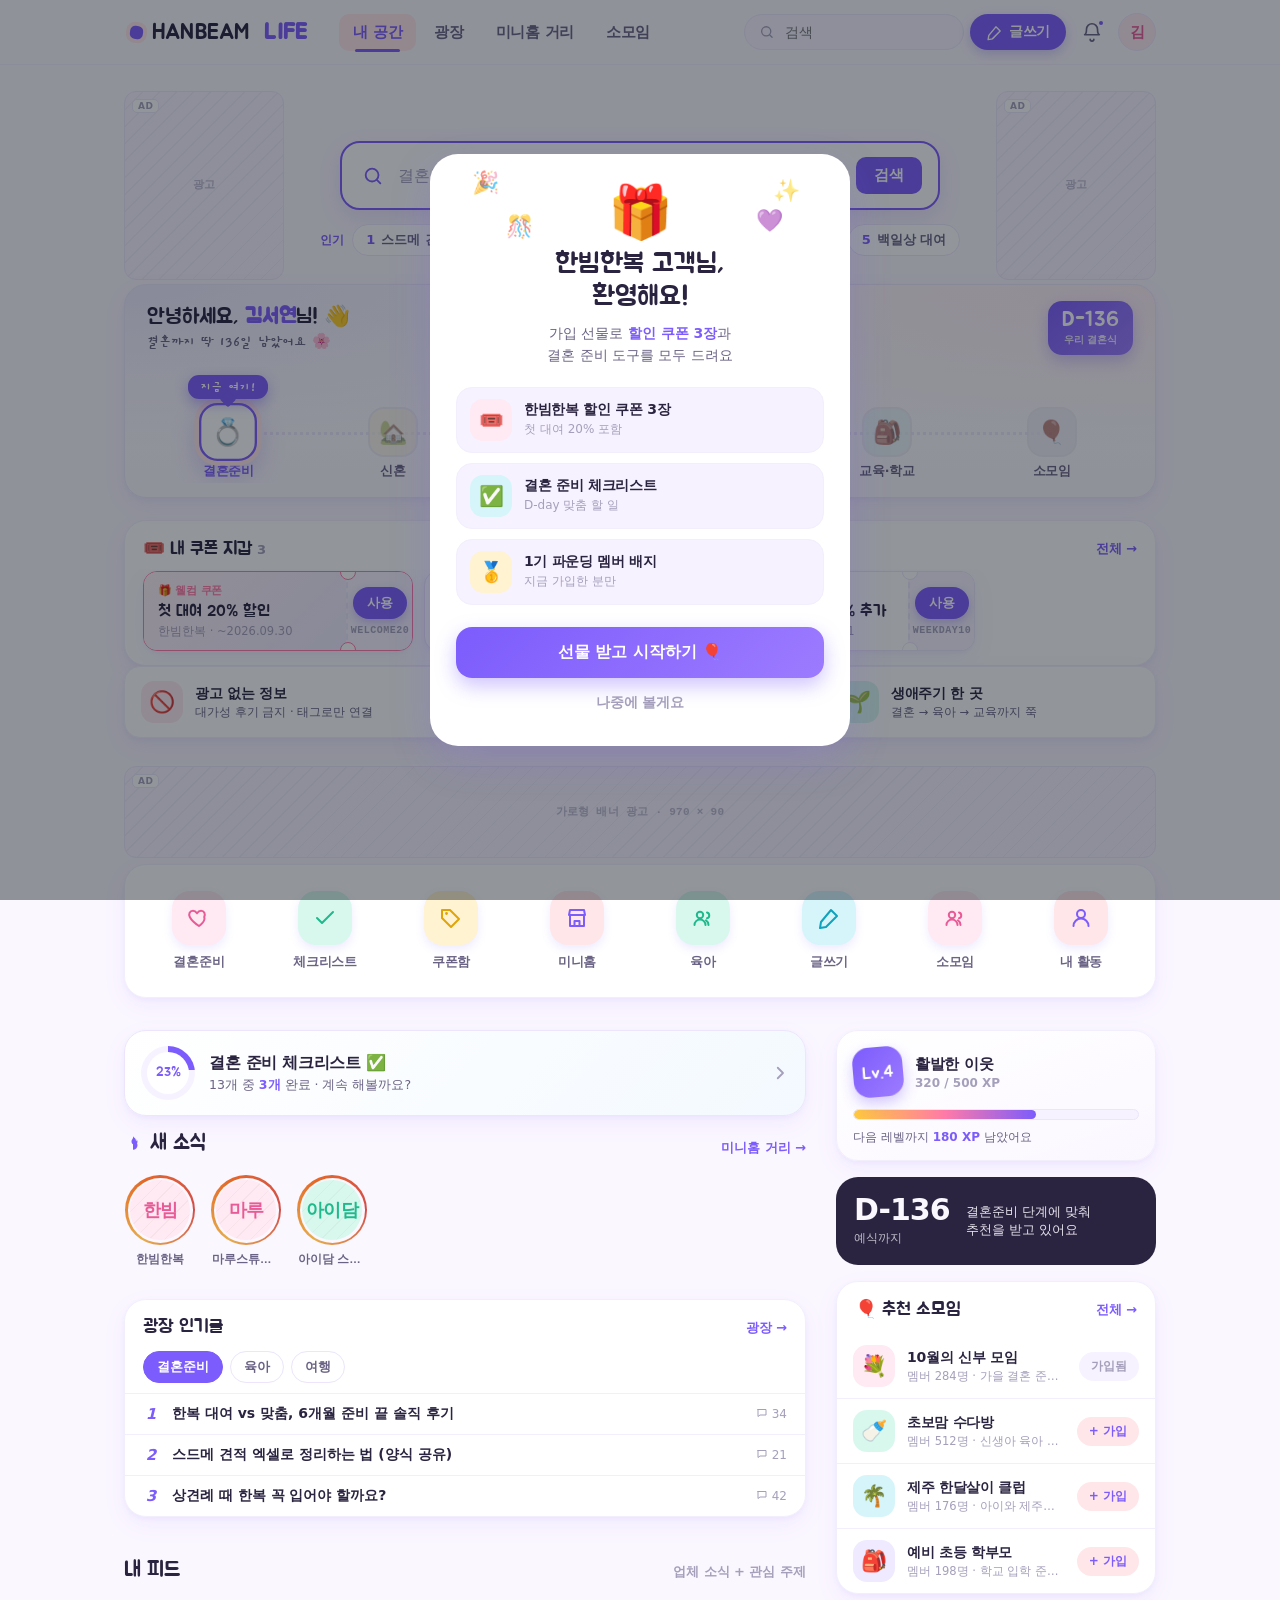
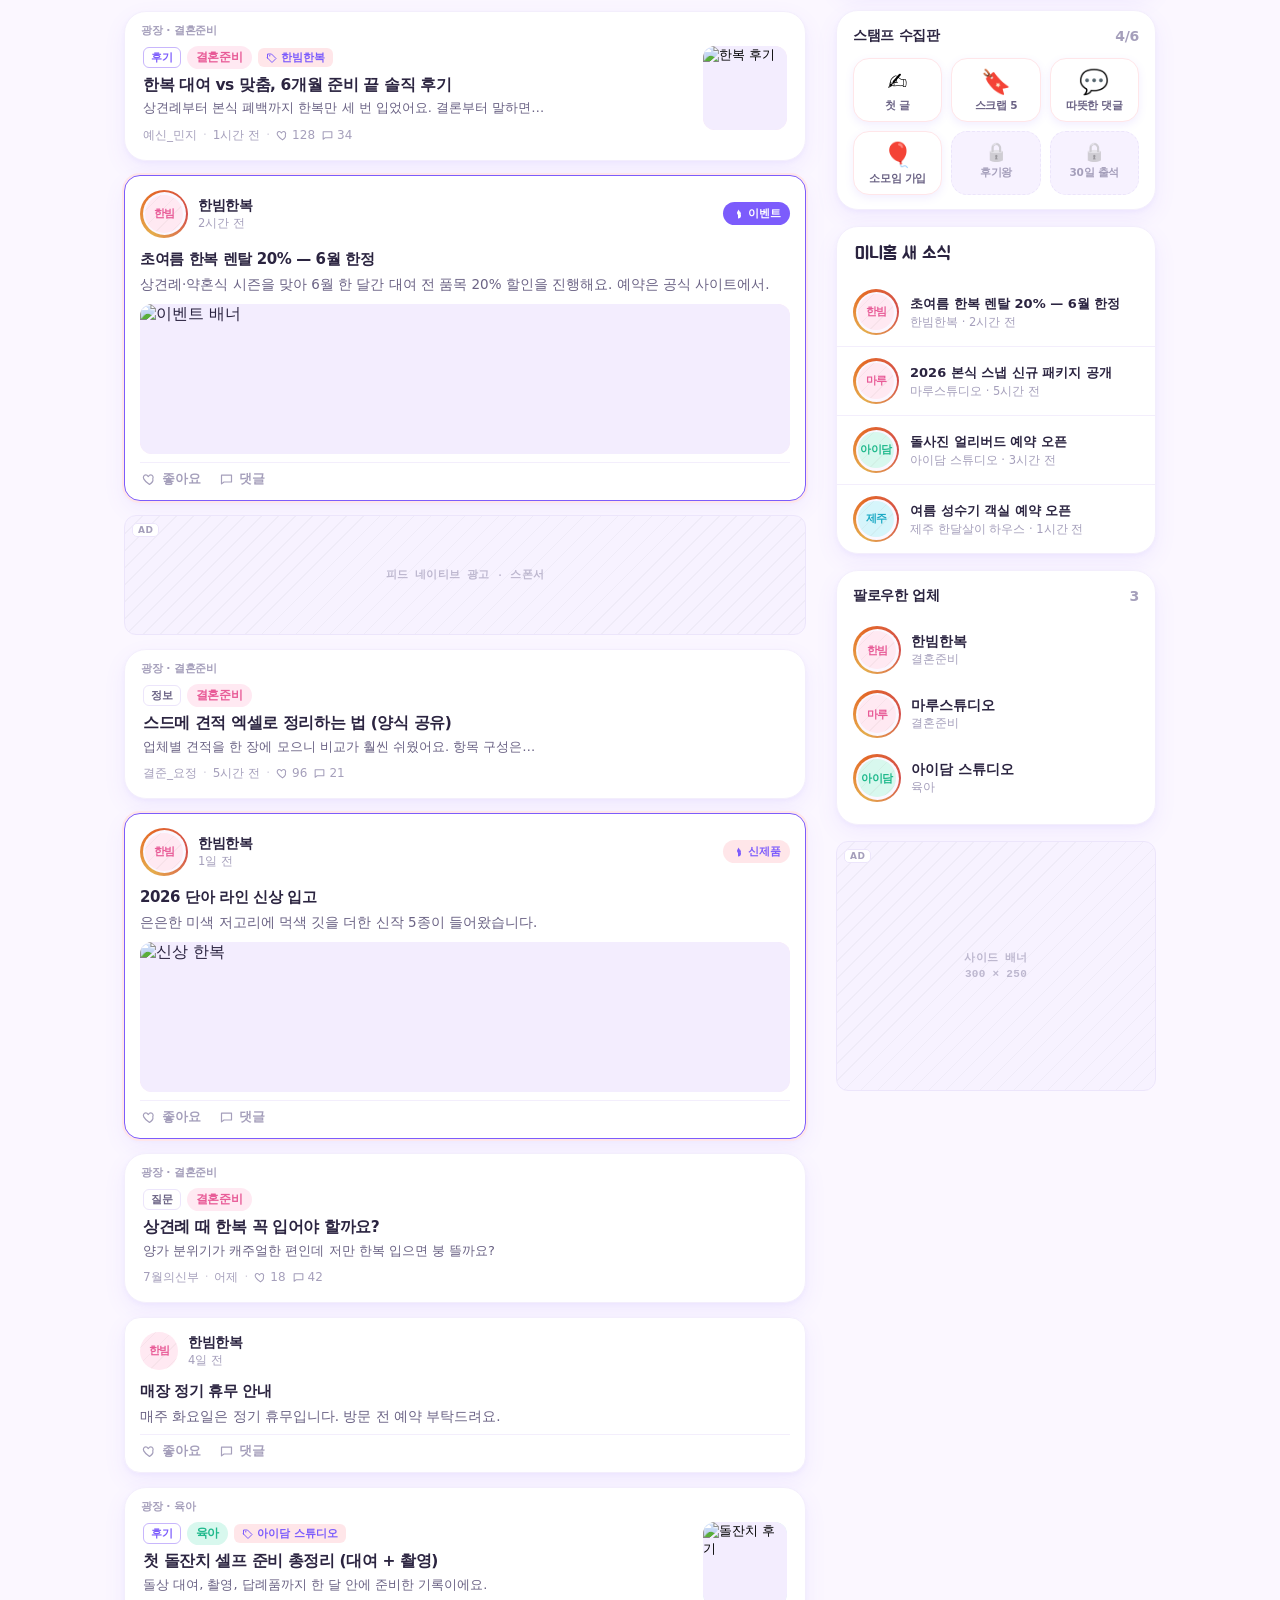
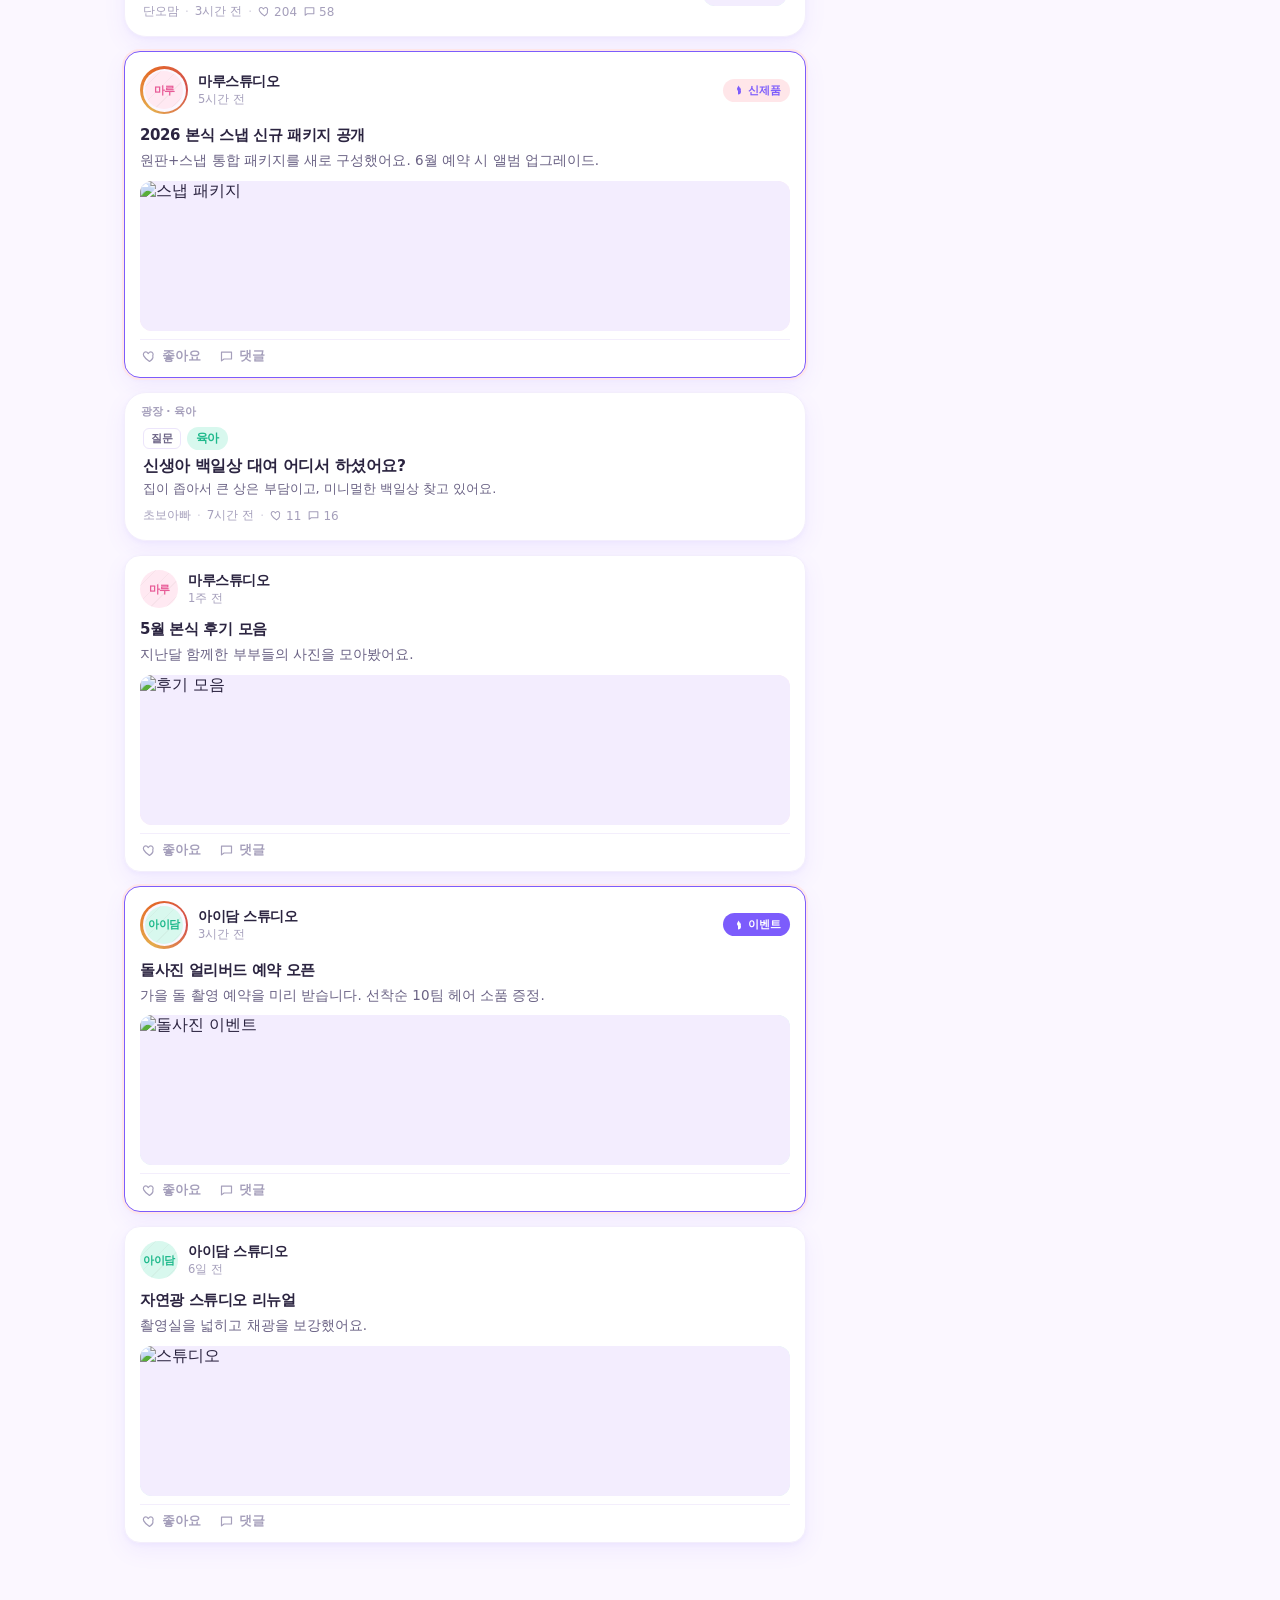
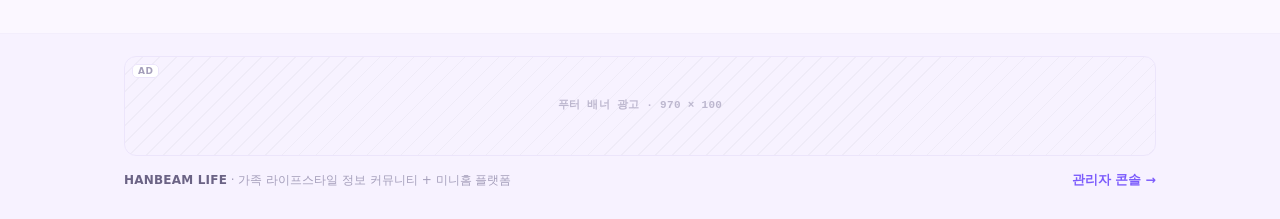
==== index.html @ f686ee36 "Add files via upload" ====
<!DOCTYPE html>
<html lang="ko">
<head>
<meta charset="UTF-8" />
<meta name="viewport" content="width=device-width, initial-scale=1.0" />
<title>HANBEAM LIFE</title>
<link rel="preconnect" href="https://fastly.jsdelivr.net" crossorigin />
<link href="https://fastly.jsdelivr.net/gh/orioncactus/pretendard@v1.3.9/dist/web/variable/pretendardvariable.min.css" rel="stylesheet" />
<link rel="preconnect" href="https://fonts.googleapis.com" />
<link rel="preconnect" href="https://fonts.gstatic.com" crossorigin />
<link href="https://fonts.googleapis.com/css2?family=Jua&family=Gaegu:wght@400;700&display=swap" rel="stylesheet" />
<link rel="stylesheet" href="app/styles.css" />
</head>
<body>
  <div id="root"></div>

  <template id="__bundler_thumbnail">
    <svg viewBox="0 0 100 100" xmlns="http://www.w3.org/2000/svg">
      <rect width="100" height="100" rx="22" fill="#7C5CFC"/>
      <circle cx="50" cy="40" r="14" fill="#FFC93C"/>
      <rect x="30" y="62" width="40" height="9" rx="4.5" fill="#FF7AA8"/>
    </svg>
  </template>

  <!-- React (로컬 호스팅 · CDN 의존성 없음) -->
  <script src="vendor/react.production.min.js"></script>
  <script src="vendor/react-dom.production.min.js"></script>

  <!-- 빌드 산출물(.js). 소스는 동명의 .jsx이며, 수정 후 재컴파일됩니다. Babel 런타임 불필요. -->
  <script src="tweaks-panel.js"></script>
  <script src="app/data.js"></script>
  <script src="app/ui.js"></script>
  <script src="app/cards.js"></script>
  <script src="app/screen-extras.js?v=2"></script>
  <script src="app/screen-plaza.js"></script>
  <script src="app/screen-street.js"></script>
  <script src="app/screen-home.js"></script>
  <script src="app/screen-groups.js"></script>
  <script src="app/app.js"></script>
</body>
</html>
---- app/styles.css ----
/* ── 한빔커뮤니티 · 놀이터 design tokens ─────────────────────── */
:root{
  /* warm playful paper */
  --paper:      #fbf7ff;
  --paper-2:    #f3edfe;
  --surface:    #ffffff;
  --surface-2:  #f7f2ff;
  --ink:        #2b2440;
  --ink-soft:   #6b6385;
  --ink-faint:  #a59fbb;
  --line:       #ece5fb;
  --line-soft:  #f3eefc;

  /* playground palette — grape primary, sky, sun */
  --grape:      #7C5CFC;
  --grape-d:    #6a47f0;
  --sky:        #36CFE8;
  --sun:        #FFC93C;
  --rose:       #FF7AA8;
  --mint:       #2ED3A7;

  /* accent (default = grape) — swapped by Tweaks. legacy var names kept */
  --persimmon:   #7C5CFC;
  --persimmon-d: #6a47f0;
  --persimmon-tint: #efeaff;
  --gold:        #FFC93C;

  /* topic hues — vibrant & playful */
  --t-wed:    #e85b97;   /* 결혼준비 = 핑크 */
  --t-par:    #1fb98c;   /* 육아 = 민트 */
  --t-trv:    #1ba9c4;   /* 여행 = 시안 */
  --t-wed-bg: #ffe9f2;
  --t-par-bg: #d8f8ee;
  --t-trv-bg: #d6f5fb;

  --r-card: 22px;
  --r-pill: 999px;
  --shadow-card: 0 2px 4px rgba(124,92,252,0.05), 0 8px 22px rgba(124,92,252,0.08);
  --shadow-pop:  0 14px 40px rgba(124,92,252,0.22);
  --maxw: 1080px;
  --font: "Pretendard Variable", Pretendard, -apple-system, system-ui, sans-serif;
  --font-display: "Jua", var(--font);
  --font-hand: "Gaegu", var(--font);
  --bounce: cubic-bezier(.34,1.56,.64,1);
}

*{ box-sizing:border-box; -webkit-tap-highlight-color:transparent; }
html,body{ margin:0; }
body{
  font-family:var(--font);
  background:var(--paper);
  color:var(--ink);
  -webkit-font-smoothing:antialiased;
}

/* ── playful motion helpers ──────────────────────────────────── */
.pop{ transition:transform .22s var(--bounce), box-shadow .22s ease; }
.pop:hover{ transform:translateY(-4px) scale(1.015); box-shadow:var(--shadow-pop); }
.pop:active{ transform:translateY(-1px) scale(.985); }
@keyframes wiggle{ 0%,100%{ transform:rotate(-7deg); } 50%{ transform:rotate(7deg); } }
@keyframes bob{ 0%,100%{ transform:translateY(0); } 50%{ transform:translateY(-4px); } }
@keyframes popIn2{ 0%{ transform:scale(.4); opacity:0; } 70%{ transform:scale(1.12); } 100%{ transform:scale(1); opacity:1; } }
@keyframes confettiSpin{ 0%{ transform:rotate(0) translateY(0); } 100%{ transform:rotate(360deg) translateY(0); } }
.bob{ animation:bob 2.4s ease-in-out infinite; }
.pop-in{ animation:popIn2 .4s var(--bounce) both; }
@media (prefers-reduced-motion: reduce){
  .pop, .bob, .pop-in{ animation:none !important; transition:none !important; }
}
/* Tweaks: 즐거움 낮게 → 모션·장식 최소화 */
[data-playful="low"] .pop:hover{ transform:none; box-shadow:var(--shadow-card); }
[data-playful="low"] .bob,
[data-playful="low"] .jh-wave,
[data-playful="low"] .jh-node,
[data-playful="low"] .jh-bubble,
[data-playful="low"] .jh-confetti{ animation:none !important; }
[data-playful="low"] .jh-confetti{ display:none; }
[data-playful="low"] .jh-stage.now .jh-node{ transform:scale(1.08); }

/* ── website shell ────────────────────────────────────────── */
.site{ min-height:100vh; background:var(--paper); display:flex; flex-direction:column; }

.screen-enter{ animation:screenIn .3s cubic-bezier(.22,.7,.25,1) forwards; }
@keyframes screenIn{ from{ transform:translateY(8px); } to{ transform:none; } }
.push-enter{ animation:pushIn .3s cubic-bezier(.22,.7,.25,1) forwards; }
@keyframes pushIn{ from{ transform:translateY(10px); } to{ transform:none; } }

/* header */
.site-header{ position:sticky; top:0; z-index:40;
  background:color-mix(in oklch, var(--paper) 88%, transparent);
  backdrop-filter:blur(16px) saturate(160%); -webkit-backdrop-filter:blur(16px) saturate(160%);
  border-bottom:1px solid var(--line-soft); }
.site-header-in{ max-width:var(--maxw); margin:0 auto; height:64px; padding:0 24px;
  display:flex; align-items:center; gap:26px; }
.brand-mark{ font-weight:400; font-size:22px; letter-spacing:0; color:var(--ink);
  display:flex; align-items:center; gap:9px; cursor:pointer; background:none; border:none;
  font-family:var(--font-display); flex-shrink:0; }
.brand-dot{ width:13px; height:13px; border-radius:5px; background:var(--grape);
  box-shadow:0 0 0 4px var(--persimmon-tint); transform:rotate(8deg); transition:transform .25s var(--bounce); }
.brand-mark:hover .brand-dot{ transform:rotate(-12deg) scale(1.15); }
.nav{ display:flex; align-items:center; gap:4px; }
.nav-link{ border:none; background:none; cursor:pointer; font-family:var(--font);
  font-size:15px; font-weight:700; letter-spacing:-0.3px; color:var(--ink-soft); white-space:nowrap;
  padding:9px 14px; border-radius:10px; position:relative; transition:color .15s, background .15s; }
.nav-link:hover{ color:var(--ink); background:var(--surface-2); }
.nav-link.active{ color:var(--grape); background:var(--persimmon-tint); }
.nav-link.active::after{ content:""; position:absolute; left:16px; right:16px; bottom:-1px;
  height:3px; border-radius:3px; background:var(--grape); }
.header-spacer{ flex:1; }
.header-actions{ display:flex; align-items:center; gap:6px; }
.header-search{ display:flex; align-items:center; gap:8px; background:var(--surface-2);
  border:1px solid var(--line); border-radius:var(--r-pill); padding:8px 14px; width:220px;
  color:var(--ink-faint); }
.header-search input{ border:none; background:none; outline:none; font-family:var(--font);
  font-size:14px; color:var(--ink); width:100%; }
.avatar-btn{ width:38px; height:38px; border-radius:50%; border:1px solid var(--line);
  cursor:pointer; overflow:hidden; padding:0; background:var(--t-wed-bg);
  display:flex; align-items:center; justify-content:center; font-weight:800; font-size:15px;
  color:var(--t-wed); font-family:var(--font); }

.icon-btn{ width:40px; height:40px; border-radius:var(--r-pill); border:none;
  background:transparent; color:var(--ink-soft); position:relative;
  display:flex; align-items:center; justify-content:center; cursor:pointer; transition:background .15s; }
.icon-btn:hover{ background:var(--surface-2); color:var(--ink); }
.icon-btn .dot{ position:absolute; top:7px; right:7px; width:8px; height:8px;
  border-radius:50%; background:var(--persimmon); border:2px solid var(--paper); }

/* body + containers */
.site-body{ flex:1; width:100%; }
.wrap{ max-width:var(--maxw); margin:0 auto; padding:0 24px; }
.wrap-narrow{ max-width:760px; margin:0 auto; padding:0 24px; }
.page-pad{ padding-top:26px; padding-bottom:80px; }

/* two-column (main + sidebar) */
.cols{ display:grid; grid-template-columns:minmax(0,1fr) 320px; gap:30px;
  align-items:start; }
.cols > *{ min-width:0; }
.col-side{ position:sticky; top:88px; display:flex; flex-direction:column; gap:16px; }

/* back bar */
.page-back{ display:flex; align-items:center; gap:8px; padding:18px 0 6px; }
.back-link{ display:inline-flex; align-items:center; gap:5px; border:none; background:none;
  cursor:pointer; font-family:var(--font); font-size:14px; font-weight:700; color:var(--ink-soft);
  padding:6px 0; white-space:nowrap; }
.back-link:hover{ color:var(--persimmon); }

/* mobile bottom tab (shown < 760) */
.tabbar{ display:none; }

/* topic tabs (segmented) */
.topictabs{ display:flex; gap:8px; padding:2px 0; flex-wrap:wrap; }
.topictab{ border:none; cursor:pointer; padding:9px 16px; border-radius:var(--r-pill);
  font-size:14px; font-weight:700; letter-spacing:-0.3px; font-family:var(--font); white-space:nowrap;
  background:var(--surface); color:var(--ink-soft); border:1px solid var(--line); transition:all .16s; }
.topictab:hover{ border-color:var(--ink-faint); }
.topictab.active{ background:var(--grape); color:#fff; border-color:var(--grape);
  box-shadow:0 4px 12px rgba(124,92,252,0.3); transform:translateY(-1px); }

/* ── generic ──────────────────────────────────────────────── */
.muted{ color:var(--ink-soft); }
.faint{ color:var(--ink-faint); }
.sec-head{ display:flex; align-items:baseline; justify-content:space-between;
  padding:18px 18px 10px; }
.sec-title{ font-size:18px; font-weight:400; letter-spacing:0; font-family:var(--font-display); white-space:nowrap; }
.sec-more{ font-size:13px; font-weight:600; color:var(--persimmon); cursor:pointer; }

.divider{ height:8px; background:var(--paper-2); }

/* topic chip */
.tchip{ display:inline-flex; align-items:center; gap:5px; font-size:12px; font-weight:700;
  padding:3px 9px; border-radius:var(--r-pill); letter-spacing:-0.2px; white-space:nowrap; }
.tchip.wed{ background:var(--t-wed-bg); color:var(--t-wed); }
.tchip.par{ background:var(--t-par-bg); color:var(--t-par); }
.tchip.trv{ background:var(--t-trv-bg); color:var(--t-trv); }

/* type tag (후기/질문/정보) */
.ttag{ font-size:11px; font-weight:700; padding:2px 7px; border-radius:6px;
  letter-spacing:-0.2px; border:1px solid var(--line); color:var(--ink-soft);
  background:var(--surface); white-space:nowrap; }
.ttag.review{ color:var(--persimmon); border-color:color-mix(in oklch,var(--persimmon) 35%,var(--line)); }

/* placeholder image */
.ph{ position:relative; overflow:hidden; background:var(--paper-2);
  display:flex; align-items:center; justify-content:center; }
.ph::before{ content:""; position:absolute; inset:0;
  background-image:repeating-linear-gradient(135deg,
    oklch(0.5 0.03 60 / 0.05) 0 1px, transparent 1px 11px);
}
.ph.wed{ background:var(--t-wed-bg); }
.ph.par{ background:var(--t-par-bg); }
.ph.trv{ background:var(--t-trv-bg); }
.ph-label{ position:relative; z-index:1; font-family:"SF Mono",ui-monospace,Menlo,monospace;
  font-size:10px; letter-spacing:.3px; color:oklch(0.5 0.02 60 / 0.7);
  text-transform:uppercase; padding:3px 7px; }
.ph-img{ position:absolute; inset:0; width:100%; height:100%; object-fit:cover;
  display:block; z-index:0; background:var(--paper-2); }

/* signal ring (불 켜짐) */
.ring{ position:relative; border-radius:50%; padding:2.5px; }
.ring.on{ background:conic-gradient(from 210deg,
    oklch(0.78 0.13 78), oklch(0.66 0.17 45), oklch(0.6 0.17 25), oklch(0.78 0.13 78)); }
.ring.off{ background:var(--line); }
.ring .ring-inner{ background:var(--paper); border-radius:50%; padding:2.5px; }

/* button */
.btn{ border:none; cursor:pointer; font-family:var(--font); font-weight:800;
  letter-spacing:-0.3px; border-radius:var(--r-pill); transition:transform .18s var(--bounce), background .15s, box-shadow .18s;
  display:inline-flex; align-items:center; justify-content:center; gap:6px; white-space:nowrap; }
.btn-primary{ background:var(--grape); color:#fff; box-shadow:0 5px 14px rgba(124,92,252,0.32); }
.btn-primary:hover{ transform:translateY(-2px); box-shadow:0 9px 22px rgba(124,92,252,0.4); }
.btn-primary:active{ background:var(--persimmon-d); transform:translateY(0) scale(.96); }
.btn-ghost:hover{ transform:translateY(-2px); }
.btn-ghost:active{ transform:scale(.96); }
.btn-ghost{ background:var(--surface); color:var(--ink); border:1px solid var(--line); }
.btn-ghost.following{ color:var(--ink-soft); background:var(--paper-2); }

/* card */
.card{ background:var(--surface); border:1px solid var(--line-soft);
  border-radius:var(--r-card); box-shadow:var(--shadow-card); }
.card.feed-post{ transition:transform .22s var(--bounce), box-shadow .22s ease; }
.card.feed-post:hover{ transform:translateY(-3px); box-shadow:var(--shadow-pop); }

/* NEW badge */
.badge-new{ font-size:10px; font-weight:800; color:#fff; background:var(--persimmon);
  padding:2px 6px; border-radius:6px; letter-spacing:0.2px; }

/* comment input */
.cmt-bar{ display:flex; gap:8px; align-items:center; padding:10px 16px 26px;
  border-top:1px solid var(--line-soft); background:var(--surface); }
.cmt-input{ flex:1; border:1px solid var(--line); background:var(--paper);
  border-radius:var(--r-pill); padding:10px 16px; font-family:var(--font);
  font-size:14px; color:var(--ink); outline:none; }

/* toast */
.toast{ position:fixed; left:50%; bottom:34px; transform:translateX(-50%) translateY(10px);
  background:var(--ink); color:var(--paper); font-size:13.5px; font-weight:600;
  padding:12px 20px; border-radius:var(--r-pill); box-shadow:var(--shadow-pop);
  opacity:0; pointer-events:none; transition:all .25s; z-index:80; white-space:nowrap; }
.toast.show{ opacity:1; transform:translateX(-50%) translateY(0); }

.fade-in{ animation:softIn .3s ease; }
@keyframes fadeIn{ from{opacity:0} to{opacity:1} }
@keyframes softIn{ from{ transform:translateY(6px); } to{ transform:none; } }
.no-sb::-webkit-scrollbar{ display:none; }

/* ── post row (광장 게시판) ───────────────────────────────── */
.post-row{ display:flex; gap:13px; width:100%; text-align:left; cursor:pointer;
  background:none; border:none; padding:15px 18px; align-items:flex-start;
  border-bottom:1px solid var(--line-soft); font-family:var(--font); }
.post-row:active{ background:var(--surface-2); }
.post-row-body{ flex:1; min-width:0; }
.post-row-meta{ display:flex; align-items:center; gap:6px; margin-bottom:6px; flex-wrap:wrap; }
.meta-tag{ display:inline-flex; align-items:center; gap:3px; font-size:11px; font-weight:700;
  color:var(--persimmon); background:var(--persimmon-tint); padding:2px 8px; border-radius:6px; white-space:nowrap; }
.post-row-title{ font-size:15.5px; font-weight:700; letter-spacing:-0.4px; color:var(--ink);
  line-height:1.32; margin-bottom:4px; text-wrap:pretty; }
.post-row-ex{ font-size:13px; color:var(--ink-soft); line-height:1.4;
  display:-webkit-box; -webkit-line-clamp:1; -webkit-box-orient:vertical; overflow:hidden; }
.post-row-foot{ display:flex; align-items:center; gap:6px; margin-top:9px;
  font-size:12px; color:var(--ink-faint); font-weight:500; flex-wrap:wrap; }
.post-row-foot > span{ white-space:nowrap; }
.post-row-foot .sep{ opacity:.5; }
.post-row-foot .ico{ display:inline-flex; align-items:center; gap:3px; }

/* ── featured card (오늘의 추천) ──────────────────────────── */
.feat-card{ width:268px; flex-shrink:0; text-align:left; cursor:pointer; padding:0;
  background:var(--surface); border:1px solid var(--line-soft); border-radius:16px;
  box-shadow:var(--shadow-card); overflow:hidden; font-family:var(--font); }
.feat-card:active{ transform:scale(.985); }
.feat-pick{ position:absolute; top:10px; left:10px; z-index:2; display:inline-flex;
  align-items:center; gap:4px; font-size:11px; font-weight:800; color:#fff;
  background:color-mix(in oklch,var(--ink) 78%,transparent); backdrop-filter:blur(4px);
  padding:4px 9px; border-radius:var(--r-pill); white-space:nowrap; }
.feat-body{ padding:12px 14px 14px; }
.feat-title{ font-size:16px; font-weight:800; letter-spacing:-0.4px; line-height:1.34;
  color:var(--ink); margin:7px 0 9px; text-wrap:pretty;
  display:-webkit-box; -webkit-line-clamp:2; -webkit-box-orient:vertical; overflow:hidden; }
.feat-foot{ display:flex; align-items:center; gap:7px; font-size:12px;
  color:var(--ink-faint); font-weight:500; flex-wrap:wrap; }
.feat-foot > span{ white-space:nowrap; }
.feat-foot .ico{ display:inline-flex; align-items:center; gap:3px; }
.feat-foot .sep{ opacity:.5; }

/* ── biz card grid ───────────────────────────────────────── */
.biz-grid{ display:grid; grid-template-columns:1fr 1fr; gap:13px; padding:4px 18px 22px; }
.biz-card{ text-align:left; cursor:pointer; padding:0; background:var(--surface);
  border:1px solid var(--line-soft); border-radius:16px; box-shadow:var(--shadow-card);
  overflow:hidden; font-family:var(--font); }
.biz-card:active{ transform:scale(.985); }
.biz-new{ position:absolute; top:8px; left:8px; z-index:2; display:inline-flex;
  align-items:center; gap:3px; font-size:10px; font-weight:800; color:#fff;
  background:var(--grape); padding:3px 7px; border-radius:6px; white-space:nowrap; }
.biz-card-body{ padding:11px 12px 12px; }
.biz-card-head{ display:flex; align-items:center; gap:8px; margin-bottom:7px; }
.biz-card-name{ flex:1; min-width:0; font-size:14px; font-weight:800; letter-spacing:-0.4px; color:var(--ink);
  overflow:hidden; text-overflow:ellipsis; white-space:nowrap; }
.biz-card-intro{ font-size:12px; color:var(--ink-soft); line-height:1.4; min-height:33px;
  display:-webkit-box; -webkit-line-clamp:2; -webkit-box-orient:vertical; overflow:hidden; }
.biz-card-foot{ display:flex; align-items:center; justify-content:space-between; margin-top:9px; }
.following-pill{ display:inline-flex; align-items:center; gap:3px; font-size:11px;
  font-weight:700; color:var(--ink-soft); white-space:nowrap; }

/* ── news card (소식 피드) ────────────────────────────────── */
.news-card{ background:var(--surface); border:1px solid var(--line-soft);
  border-radius:16px; padding:14px 15px 6px; box-shadow:var(--shadow-card); }
.news-card.signal{ border-color:var(--grape);
  box-shadow:0 0 0 2px var(--persimmon-tint), var(--shadow-card); }
.news-head{ display:flex; align-items:center; justify-content:space-between; }
.news-biz{ display:flex; align-items:center; gap:10px; border:none; background:none;
  cursor:pointer; padding:0; font-family:var(--font); }
.news-biz-name{ font-size:14px; font-weight:800; letter-spacing:-0.4px; color:var(--ink); text-align:left; white-space:nowrap; }
.news-time{ font-size:11.5px; color:var(--ink-faint); margin-top:1px; text-align:left; white-space:nowrap; }
.news-flag{ display:inline-flex; align-items:center; gap:4px; font-size:11px; font-weight:800;
  padding:4px 9px; border-radius:var(--r-pill); white-space:nowrap; flex-shrink:0; }
.news-flag.newproduct{ color:var(--persimmon); background:var(--persimmon-tint); }
.news-flag.event{ color:#fff; background:var(--persimmon); }
.news-title{ font-size:15px; font-weight:800; letter-spacing:-0.4px; color:var(--ink);
  margin:11px 0 5px; line-height:1.35; text-wrap:pretty; }
.news-body{ font-size:13.5px; color:var(--ink-soft); line-height:1.5; text-wrap:pretty; }
.news-foot{ display:flex; gap:18px; margin-top:8px; padding:8px 2px 6px;
  border-top:1px solid var(--line-soft); }
.news-foot .ico{ display:inline-flex; align-items:center; gap:5px; font-size:12.5px;
  font-weight:600; color:var(--ink-faint); white-space:nowrap; }


/* ── FAB (글쓰기) ─────────────────────────────────────────── */
.fab{ position:absolute; right:18px; bottom:96px; z-index:30;
  display:flex; align-items:center; gap:7px; padding:13px 18px 13px 15px;
  border:none; cursor:pointer; border-radius:999px; font-family:var(--font);
  font-weight:800; font-size:14px; letter-spacing:-0.3px; color:#fff;
  background:var(--persimmon); box-shadow:0 6px 20px oklch(0.58 0.15 42 / 0.4); }
.fab:active{ transform:scale(.96); }

/* ── overlay (full-screen push) ──────────────────────────── */
.overlay-screen{ position:absolute; inset:0; z-index:40; background:var(--paper);
  display:flex; flex-direction:column; }
.ov-topbar{ flex-shrink:0; display:flex; align-items:center; justify-content:space-between;
  padding:54px 12px 8px; background:color-mix(in oklch,var(--paper) 88%,transparent);
  backdrop-filter:blur(14px); -webkit-backdrop-filter:blur(14px); position:relative; z-index:5;
  border-bottom:1px solid var(--line-soft); }
.ov-topbar.floating{ position:absolute; top:0; left:0; right:0; border-bottom:none;
  background:transparent; backdrop-filter:none; -webkit-backdrop-filter:none; z-index:10; }
.ov-title{ font-size:16px; font-weight:800; letter-spacing:-0.4px; }
.ov-scroll{ flex:1; }
.icon-btn.glass{ background:color-mix(in oklch,#fff 55%,transparent);
  backdrop-filter:blur(10px); -webkit-backdrop-filter:blur(10px);
  box-shadow:0 1px 6px oklch(0.4 0.03 60 / 0.14); color:var(--ink); }

/* ── 글 상세 ─────────────────────────────────────────────── */
.detail-title{ font-size:23px; font-weight:800; letter-spacing:-0.7px; line-height:1.32;
  margin:0 0 14px; text-wrap:pretty; color:var(--ink); }
.detail-author{ display:flex; align-items:center; gap:10px; margin-bottom:18px; }
.detail-body{ font-size:15.5px; line-height:1.72; color:var(--ink); white-space:pre-wrap;
  text-wrap:pretty; }
.inline-tag{ border:none; background:var(--persimmon-tint); color:var(--grape);
  font-family:var(--font); font-weight:700; font-size:14.5px; padding:1px 7px; border-radius:6px;
  cursor:pointer; white-space:nowrap; }

/* 태그 다리 */
.tagbridge{ margin:22px 0 6px; padding:15px; background:var(--surface-2);
  border:1px solid var(--line); border-radius:16px; }
.tagbridge-head{ display:flex; align-items:center; gap:6px; font-size:12.5px; font-weight:800;
  color:var(--ink-soft); margin-bottom:11px; }
.tagbridge-card{ display:flex; align-items:center; gap:12px; width:100%; cursor:pointer;
  background:var(--surface); border:1px solid var(--line); border-radius:13px; padding:11px 13px;
  font-family:var(--font); }
.tagbridge-card:active{ background:var(--paper-2); }
.tb-name{ font-size:15px; font-weight:800; letter-spacing:-0.4px; color:var(--ink); }
.tb-intro{ font-size:12.5px; color:var(--ink-soft); margin-top:2px;
  overflow:hidden; text-overflow:ellipsis; white-space:nowrap; }
.tb-go{ display:flex; align-items:center; gap:2px; font-size:12.5px; font-weight:800;
  color:var(--grape); flex-shrink:0; white-space:nowrap; }
.tagbridge-note{ font-size:11.5px; color:var(--ink-faint); margin-top:10px; padding-left:2px; }

.detail-actions{ display:flex; gap:8px; margin:22px 0 6px; padding-top:16px;
  border-top:1px solid var(--line); }
.detail-actions .act{ flex:1; display:flex; align-items:center; justify-content:center; gap:6px;
  padding:11px; border:1px solid var(--line); background:var(--surface); border-radius:12px;
  font-family:var(--font); font-weight:700; font-size:13.5px; color:var(--ink-soft); cursor:pointer; }
.detail-actions .act.on{ color:var(--persimmon); background:var(--persimmon-tint);
  border-color:color-mix(in oklch,var(--persimmon) 35%,var(--line)); }
.detail-actions .act:active{ transform:scale(.97); }

/* comments */
.cmt-list{ padding:18px 18px 8px; border-top:8px solid var(--paper-2); margin-top:18px; }
.cmt-count{ font-size:14px; font-weight:800; letter-spacing:-0.3px; margin-bottom:14px; }
.cmt-item{ display:flex; gap:10px; padding:11px 0; }
.cmt-meta{ font-size:13px; margin-bottom:3px; }
.cmt-meta b{ font-weight:700; } .cmt-meta .faint{ font-size:11.5px; margin-left:6px; }
.cmt-body{ font-size:14px; line-height:1.5; color:var(--ink); text-wrap:pretty; }

/* ── 미니홈 ──────────────────────────────────────────────── */
.mh-header{ padding:0 18px 16px; margin-top:-40px; position:relative; }
.mh-logo{ width:80px; height:80px; border-radius:50%; padding:4px; background:var(--paper);
  display:inline-block; box-shadow:0 4px 14px oklch(0.4 0.03 60 / 0.12); }
.mh-headrow{ display:flex; align-items:flex-start; justify-content:space-between; margin-top:8px; }
.mh-name{ font-size:24px; font-weight:400; letter-spacing:0; color:var(--ink); font-family:var(--font-display); }
.mh-meta{ display:flex; align-items:center; gap:9px; margin-top:6px; flex-wrap:wrap; }
.mh-meta span{ white-space:nowrap; }
.mh-intro{ font-size:14px; color:var(--ink-soft); line-height:1.5; margin:11px 0 14px; text-wrap:pretty; }
.mh-actions{ display:flex; gap:9px; }
.mh-actions .btn{ flex:1; padding:12px; font-size:14px; }
.mh-official{ flex:1.3 !important; }
.mh-extlink{ font-size:11.5px; color:var(--ink-faint); margin-top:10px; text-align:center; }
.mh-extlink b{ color:var(--ink-soft); }
.mh-tabs{ display:flex; gap:0; margin:6px 0 0; border-bottom:1px solid var(--line);
  background:var(--paper); position:sticky; top:0; z-index:4; }
.mh-tab{ flex:1; padding:14px 0; border:none; background:none; cursor:pointer;
  font-family:var(--font); font-weight:700; font-size:14px; color:var(--ink-faint);
  position:relative; letter-spacing:-0.3px; }
.mh-tab.active{ color:var(--ink); }
.mh-tab.active::after{ content:""; position:absolute; left:50%; transform:translateX(-50%);
  bottom:-1px; width:46px; height:2.5px; border-radius:2px; background:var(--persimmon); }
.mh-tab .cnt{ font-size:12px; color:var(--ink-faint); font-weight:700; margin-left:3px; }
.mh-feed{ display:flex; flex-direction:column; gap:13px; padding:16px 18px 0; }
.mh-review-note{ font-size:12.5px; color:var(--ink-soft); line-height:1.5; padding:2px 2px 0; }
.mh-review-note b{ color:var(--ink); }

/* ── 내 공간 ─────────────────────────────────────────────── */
.home-greet{ display:flex; align-items:center; justify-content:space-between;
  padding:6px 18px 4px; }
.greet-hi{ font-size:21px; font-weight:400; letter-spacing:0; color:var(--ink); font-family:var(--font-display); }
.greet-hi b{ font-weight:800; }
.greet-sub{ font-size:12.5px; color:var(--ink-soft); margin-top:3px; }
.dday-chip{ text-align:center; background:var(--ink); color:var(--paper);
  border-radius:14px; padding:8px 14px; }
.dday-num{ font-size:18px; font-weight:800; letter-spacing:-0.4px; }
.dday-label{ font-size:10px; opacity:.7; margin-top:1px; }
.home-feed{ display:flex; flex-direction:column; gap:13px; padding:4px 18px 0; }
.feed-post{ overflow:hidden; }
.feed-post-flag{ font-size:11px; font-weight:700; color:var(--ink-faint);
  padding:9px 14px 0; letter-spacing:-0.2px; }
.feed-post .post-row{ border-bottom:none; padding-top:8px; }

/* ── 알림 ────────────────────────────────────────────────── */
.noti-group{ font-size:13px; font-weight:800; color:var(--ink-soft); padding:16px 18px 6px;
  letter-spacing:-0.2px; }
.noti-row{ display:flex; align-items:center; gap:12px; width:100%; cursor:pointer;
  background:none; border:none; padding:13px 18px; font-family:var(--font);
  border-bottom:1px solid var(--line-soft); }
.noti-row:active{ background:var(--surface-2); }
.noti-ic{ width:40px; height:40px; border-radius:50%; flex-shrink:0; display:flex;
  align-items:center; justify-content:center; background:var(--surface-2); color:var(--ink-soft);
  border:1px solid var(--line); }
.noti-ic.sig{ background:var(--persimmon-tint); color:var(--persimmon); border-color:transparent; }
.noti-text{ font-size:14px; font-weight:600; color:var(--ink); line-height:1.4; text-wrap:pretty; }
.noti-sub{ font-size:12px; color:var(--ink-faint); margin-top:3px;
  overflow:hidden; text-overflow:ellipsis; white-space:nowrap; }

/* ── 프로필 ──────────────────────────────────────────────── */
.prof-head{ display:flex; align-items:center; gap:14px; padding:8px 18px 14px; }
.prof-name{ font-size:23px; font-weight:400; letter-spacing:0; font-family:var(--font-display); }
.prof-handle{ font-size:13px; color:var(--ink-faint); margin-top:2px; }
.prof-life{ display:flex; align-items:center; gap:7px; margin:0 18px 14px; padding:11px 14px;
  background:var(--persimmon-tint); border-radius:13px; font-size:13px; color:var(--persimmon-d);
  font-weight:600; }
.prof-life b{ font-weight:800; }
.prof-stats{ display:flex; margin:0 18px 6px; background:var(--surface); border:1px solid var(--line-soft);
  border-radius:16px; overflow:hidden; }
.stat{ flex:1; padding:14px 0; border:none; background:none; cursor:pointer; font-family:var(--font);
  border-right:1px solid var(--line-soft); }
.stat:last-child{ border-right:none; }
.stat-n{ font-size:19px; font-weight:800; color:var(--ink); }
.stat-l{ font-size:12px; color:var(--ink-soft); margin-top:2px; }
.follow-row{ display:flex; align-items:center; gap:12px; width:100%; cursor:pointer;
  background:var(--surface); border:1px solid var(--line-soft); border-radius:14px; padding:11px 13px;
  font-family:var(--font); }
.fr-name{ font-size:14.5px; font-weight:800; letter-spacing:-0.3px; color:var(--ink); }
.fr-intro{ font-size:12px; color:var(--ink-soft); margin-top:2px;
  overflow:hidden; text-overflow:ellipsis; white-space:nowrap; }

/* ── 글쓰기 시트 ─────────────────────────────────────────── */
.sheet-wrap{ position:fixed; inset:0; z-index:60; background:oklch(0.2 0.02 250 / 0.45);
  display:flex; align-items:center; justify-content:center; padding:24px;
  animation:fadeIn .2s ease forwards; }
.sheet{ width:100%; max-width:520px; background:var(--paper); border-radius:24px; padding:8px 0 0;
  animation:sheetUp .32s cubic-bezier(.22,.7,.25,1) forwards; max-height:88vh; display:flex; flex-direction:column;
  box-shadow:var(--shadow-pop); }
@keyframes sheetUp{ from{ transform:translateY(16px); opacity:.6; } to{ transform:none; opacity:1; } }
.sheet-grip{ width:38px; height:5px; border-radius:3px; background:var(--line);
  margin:4px auto 8px; }
.sheet-head{ display:flex; align-items:center; justify-content:space-between; padding:6px 18px 12px;
  border-bottom:1px solid var(--line-soft); }
.sheet-title{ font-size:18px; font-weight:400; font-family:var(--font-display); }
.sheet-x{ border:none; background:none; cursor:pointer; font-family:var(--font); font-size:14px;
  color:var(--ink-soft); font-weight:600; }
.sheet-ok{ border:none; cursor:pointer; font-family:var(--font); font-size:14px; font-weight:800;
  color:#fff; background:var(--grape); padding:8px 18px; border-radius:999px; white-space:nowrap;
  box-shadow:0 4px 12px rgba(124,92,252,0.3); transition:transform .18s var(--bounce); }
.sheet-ok:active{ transform:scale(.94); }
.sheet-body{ padding:16px 18px 30px; overflow-y:auto; }
.field-label{ font-size:12.5px; font-weight:800; color:var(--ink-soft); margin-bottom:8px; }
.sheet-input{ width:100%; border:1px solid var(--line); background:var(--surface); border-radius:12px;
  padding:13px 14px; font-family:var(--font); font-size:15px; font-weight:700; color:var(--ink);
  outline:none; margin-bottom:10px; }
.sheet-textarea{ width:100%; border:1px solid var(--line); background:var(--surface); border-radius:12px;
  padding:13px 14px; font-family:var(--font); font-size:14px; line-height:1.6; color:var(--ink);
  outline:none; resize:none; }
.sheet-hint{ display:flex; align-items:center; gap:6px; font-size:12px; color:var(--ink-faint);
  margin-top:12px; }


/* ════════════ WEB LAYOUT ════════════ */
.section-row{ display:flex; align-items:baseline; justify-content:space-between; gap:12px; margin:26px 0 14px; }
.section-row:first-child{ margin-top:0; }
.section-title{ font-size:21px; font-weight:400; letter-spacing:0; color:var(--ink);
  font-family:var(--font-display); white-space:nowrap;
  display:flex; align-items:center; gap:8px; }
.section-cap{ font-size:13px; font-weight:600; color:var(--ink-faint); white-space:nowrap; flex-shrink:0; }
.section-cap.link{ color:var(--persimmon); cursor:pointer; }

/* write button in header */
.write-btn{ display:inline-flex; align-items:center; gap:6px; border:none; cursor:pointer;
  font-family:var(--font); font-weight:800; font-size:14px; letter-spacing:-0.3px; color:#fff; white-space:nowrap;
  background:var(--grape); padding:9px 16px; border-radius:var(--r-pill);
  box-shadow:0 4px 12px rgba(124,92,252,0.3); transition:transform .18s var(--bounce), background .15s; }
.write-btn:hover{ background:var(--persimmon-d); transform:translateY(-2px); }
.write-btn:active{ transform:scale(.95); }

/* page heading (for non-feed pages) */
.page-head{ padding:6px 0 18px; }
.page-h1{ font-size:34px; font-weight:400; letter-spacing:0; color:var(--ink); font-family:var(--font-display); white-space:nowrap; }
.page-sub{ font-size:14px; color:var(--ink-soft); margin-top:5px; }

/* board card wrapper (list of post rows) */
.board{ background:var(--surface); border:1px solid var(--line-soft); border-radius:var(--r-card);
  box-shadow:var(--shadow-card); overflow:hidden; }
.board .post-row:last-child{ border-bottom:none; }
.post-row{ padding:16px 18px; transition:background .12s; }
.post-row:hover{ background:var(--surface-2); }

/* featured grid */
.feat-grid{ display:grid; grid-template-columns:repeat(3,1fr); gap:16px; }
.feat-card{ width:auto; }
.feat-card:hover{ transform:translateY(-5px) scale(1.012); box-shadow:var(--shadow-pop); }
.feat-card,.biz-card{ transition:transform .22s var(--bounce), box-shadow .22s ease; }

/* biz grid */
.biz-grid{ grid-template-columns:repeat(3,1fr); gap:16px; padding:0; }
.biz-card:hover{ transform:translateY(-5px) scale(1.012); box-shadow:var(--shadow-pop); }

/* signal rail web */
.rail{ display:flex; gap:18px; overflow-x:auto; padding:4px 2px 18px; }

/* sidebar cards */
.side-card{ background:var(--surface); border:1px solid var(--line-soft);
  border-radius:var(--r-card); box-shadow:var(--shadow-card); padding:16px 16px 14px; }
.side-title{ font-size:14px; font-weight:800; letter-spacing:-0.3px; color:var(--ink);
  margin-bottom:13px; display:flex; align-items:center; justify-content:space-between; }
.side-dday{ background:var(--ink); color:var(--paper); border-radius:var(--r-card);
  padding:18px; display:flex; align-items:center; gap:16px; }
.side-dday .num{ font-size:30px; font-weight:800; letter-spacing:-1px; line-height:1; }
.side-dday .lab{ font-size:12px; opacity:.72; margin-top:5px; }
.side-dday .who{ font-size:13px; opacity:.9; line-height:1.4; }
.side-follow{ display:flex; align-items:center; gap:10px; padding:8px 0; cursor:pointer;
  border:none; background:none; width:100%; font-family:var(--font); }
.side-follow:hover .sf-name{ color:var(--persimmon); }
.sf-name{ font-size:13.5px; font-weight:700; color:var(--ink); text-align:left; transition:color .12s; }
.sf-sub{ font-size:11.5px; color:var(--ink-faint); text-align:left; margin-top:1px; }

/* feed column */
.feed-col{ display:flex; flex-direction:column; gap:14px; }
.feed-post-flag{ padding:11px 16px 0; }

/* article (글 상세) */
.article{ background:var(--surface); border:1px solid var(--line-soft); border-radius:var(--r-card);
  box-shadow:var(--shadow-card); padding:30px 34px; }
.detail-title{ font-size:27px; letter-spacing:-0.9px; }
.detail-body{ font-size:16px; }
.cmt-bar{ position:static; border:1px solid var(--line); border-radius:var(--r-pill);
  background:var(--surface); padding:6px 6px 6px 6px; margin-top:16px; }

/* mini-home web */
.mh-cover{ width:100%; height:240px; border-radius:var(--r-card); overflow:hidden; }
.mh-card{ background:var(--surface); border:1px solid var(--line-soft); border-radius:var(--r-card);
  box-shadow:var(--shadow-card); overflow:hidden; }
.mh-header{ padding:0 28px 20px; margin-top:-44px; }
.mh-logo{ box-shadow:0 4px 16px oklch(0.3 0.02 250 / 0.14); }
.mh-actions .btn{ flex:none; padding:11px 22px; }
.mh-actions{ justify-content:flex-start; }
.mh-official{ flex:none !important; }
.mh-extlink{ text-align:left; }
.mh-tabs{ padding:0 28px; }
.mh-tab{ flex:none; padding:15px 22px; }
.mh-feed{ padding:20px 28px 28px; max-width:680px; }

/* compose topictab override inside sheet keeps fine */

/* ════════════ RESPONSIVE ════════════ */
@media (max-width: 960px){
  .feat-grid{ grid-template-columns:repeat(2,1fr); }
  .biz-grid{ grid-template-columns:repeat(2,1fr); }
  .cols{ grid-template-columns:1fr; }
  .col-side{ position:static; flex-direction:row; flex-wrap:wrap; }
  .col-side .side-card{ flex:1; min-width:240px; }
}
@media (max-width: 760px){
  .site-header-in{ height:56px; padding:0 16px; gap:14px; }
  .nav{ display:none; }
  .header-search{ display:none; }
  .write-btn span{ display:none; }
  .write-btn{ padding:9px; }
  .wrap, .wrap-narrow{ padding:0 16px; }
  .page-pad{ padding-bottom:96px; }
  .feat-grid{ grid-template-columns:1fr; }
  .biz-grid{ grid-template-columns:1fr 1fr; gap:13px; }
  .article{ padding:22px 18px; }
  .detail-title{ font-size:23px; }
  .mh-cover{ height:170px; border-radius:0; }
  .mh-header{ padding:0 18px 16px; }
  .mh-tabs{ padding:0 18px; }
  .mh-feed{ padding:18px; }
  .page-h1{ font-size:24px; }
  /* mobile bottom tab */
  .tabbar{ display:flex; position:fixed; left:0; right:0; bottom:0; z-index:45;
    padding:8px 6px calc(8px + env(safe-area-inset-bottom));
    background:color-mix(in oklch, var(--surface) 88%, transparent);
    backdrop-filter:blur(18px) saturate(160%); -webkit-backdrop-filter:blur(18px) saturate(160%);
    border-top:1px solid var(--line-soft); }
  .tab{ flex:1; border:none; background:none; cursor:pointer; display:flex; flex-direction:column;
    align-items:center; gap:3px; padding:5px 0; color:var(--ink-faint);
    font-size:10.5px; font-weight:600; letter-spacing:-0.2px; font-family:var(--font); }
  .tab.active{ color:var(--persimmon); }
  .tab .ic{ position:relative; }
  .tab .tdot{ position:absolute; top:-2px; right:-4px; width:7px; height:7px; border-radius:50%;
    background:var(--persimmon); border:1.5px solid var(--surface); }
  .feat-card{ width:auto; }
}
@media (max-width: 420px){
  .biz-grid{ grid-template-columns:1fr; }
}


/* extra web bits */
.home-hero{ padding:8px 0 18px; }
.home-hero .greet-hi{ font-size:24px; }
.home-hero .greet-sub{ font-size:14px; margin-top:5px; }
.side-note{ font-size:12.5px; color:var(--ink-faint); line-height:1.6; padding:2px 4px; }
.side-note b{ color:var(--ink-soft); }

.filter-chip{ border:1px solid var(--line); cursor:pointer; background:var(--surface);
  color:var(--ink-soft); font-weight:700; font-size:13.5px; padding:7px 15px; border-radius:var(--r-pill);
  font-family:var(--font); transition:all .14s; white-space:nowrap; }
.filter-chip:hover{ border-color:var(--grape); color:var(--grape); transform:translateY(-1px); }
.filter-chip[data-on="true"]{ background:var(--persimmon-tint); color:var(--persimmon);
  border-color:color-mix(in oklch,var(--persimmon) 35%,var(--line)); }

.board-note{ font-size:12.5px; color:var(--ink-faint); line-height:1.55; margin-top:14px; padding:0 4px; }
.board-note b{ color:var(--ink-soft); }

/* comments inside article card */
.cmt-count{ margin-bottom:6px; }
.cmt-item:first-of-type{ border-top:1px solid var(--line-soft); margin-top:6px; padding-top:14px; }


/* ════════════ 포털형 홈 ════════════ */
.portal-hero{ text-align:center; padding:30px 0 24px; }
.portal-brand{ display:inline-flex; align-items:center; gap:13px; font-size:42px; font-weight:400;
  letter-spacing:0; color:var(--ink); font-family:var(--font-display); }
.portal-brand .brand-dot.big{ width:17px; height:17px; border-radius:6px;
  box-shadow:0 0 0 6px var(--persimmon-tint); transform:rotate(10deg); }
.portal-tagline{ font-size:14px; color:var(--ink-soft); margin-top:9px; font-weight:600; }
.search-big{ max-width:600px; margin:20px auto 0; display:flex; align-items:center; gap:12px;
  border:2.5px solid var(--grape); border-radius:20px; padding:14px 16px 14px 20px;
  background:var(--surface); box-shadow:0 8px 22px rgba(124,92,252,0.14); }
.search-big input{ flex:1; border:none; outline:none; background:none; font-family:var(--font);
  font-size:16px; color:var(--ink); }
.search-big input::placeholder{ color:var(--ink-faint); }
.search-go{ border:none; cursor:pointer; font-family:var(--font); font-weight:800; font-size:15px;
  color:#fff; background:var(--persimmon); padding:9px 18px; border-radius:10px; }
.search-go:hover{ background:var(--persimmon-d); }
.hot-keywords{ display:flex; gap:8px; justify-content:center; flex-wrap:wrap;
  margin-top:14px; align-items:center; }
.hot-label{ font-size:12px; font-weight:800; color:var(--grape); letter-spacing:.3px; white-space:nowrap; }
.hot-kw{ font-size:13px; color:var(--ink-soft); background:var(--surface); border:1px solid var(--line);
  padding:6px 13px; border-radius:var(--r-pill); cursor:pointer; font-family:var(--font); font-weight:600; white-space:nowrap;
  transition:all .14s; }
.hot-kw:hover{ border-color:var(--grape); color:var(--grape); transform:translateY(-2px); }
.hot-kw .r{ color:var(--persimmon); font-weight:800; margin-right:6px; }

/* 바로가기 */
.shortcut-grid{ display:grid; grid-template-columns:repeat(8,1fr); gap:10px; margin:6px 0 32px;
  padding:16px; background:var(--surface); border:1px solid var(--line-soft);
  border-radius:var(--r-card); box-shadow:var(--shadow-card); }
.shortcut-tile{ display:flex; flex-direction:column; align-items:center; gap:9px; border:none;
  background:none; cursor:pointer; padding:10px 4px; border-radius:18px; font-family:var(--font);
  transition:transform .2s var(--bounce), background .14s; }
.shortcut-tile:hover{ background:var(--surface-2); transform:translateY(-3px); }
.shortcut-tile:hover .sc-ic{ transform:rotate(-6deg) scale(1.08); }
.shortcut-tile:active{ transform:scale(.94); }
.sc-ic{ width:54px; height:54px; border-radius:18px; display:flex; align-items:center; justify-content:center;
  transition:transform .25s var(--bounce); box-shadow:0 4px 10px rgba(124,92,252,0.12); }
.sc-ic.wed{ background:var(--t-wed-bg); color:var(--t-wed); }
.sc-ic.par{ background:var(--t-par-bg); color:var(--t-par); }
.sc-ic.trv{ background:var(--t-trv-bg); color:var(--t-trv); }
.sc-label{ font-size:12.5px; font-weight:700; color:var(--ink-soft); letter-spacing:-0.2px; white-space:nowrap; }
.sc-ic.grape{ background:var(--persimmon-tint); color:var(--grape); }
.sc-ic.sun{ background:#fff3d2; color:#e0a407; }
.sc-ic.sky{ background:#d6f5fb; color:#0fa3bd; }
.sc-ic.rose{ background:#ffe9f2; color:#e85b97; }
.sc-ic.mint{ background:#d8f8ee; color:#1fb98c; }

/* 포털 콘텐츠 패널 */
.panel{ background:var(--surface); border:1px solid var(--line-soft); border-radius:var(--r-card);
  box-shadow:var(--shadow-card); overflow:hidden; }
.panel-head{ display:flex; align-items:center; justify-content:space-between; padding:16px 18px 12px; }
.panel-title{ font-size:18px; font-weight:400; letter-spacing:0; color:var(--ink); font-family:var(--font-display); white-space:nowrap; }
.rank-tabs{ display:flex; gap:7px; padding:0 18px 10px; flex-wrap:wrap; }
.rank-tab{ font-size:13px; font-weight:700; padding:6px 13px; border-radius:var(--r-pill);
  border:1px solid var(--line); background:var(--surface); color:var(--ink-soft); cursor:pointer;
  font-family:var(--font); white-space:nowrap; transition:all .14s; }
.rank-tab.active{ background:var(--grape); color:#fff; border-color:var(--grape); }
.rank-row{ display:flex; align-items:center; gap:13px; padding:11px 18px; width:100%; border:none;
  background:none; cursor:pointer; border-top:1px solid var(--line-soft); font-family:var(--font);
  transition:background .12s; }
.rank-row:hover{ background:var(--surface-2); }
.rank-num{ font-size:15px; font-weight:800; width:16px; flex-shrink:0; color:var(--ink-faint);
  font-style:italic; text-align:center; }
.rank-num.top{ color:var(--persimmon); }
.rank-title{ flex:1; min-width:0; font-size:14px; font-weight:600; color:var(--ink); text-align:left;
  overflow:hidden; text-overflow:ellipsis; white-space:nowrap; }
.rank-meta{ font-size:12px; color:var(--ink-faint); flex-shrink:0; white-space:nowrap; }

/* 미니홈 새소식 row */
.mhnews-row{ display:flex; align-items:center; gap:11px; padding:11px 16px; width:100%; border:none;
  background:none; cursor:pointer; border-top:1px solid var(--line-soft); font-family:var(--font);
  transition:background .12s; }
.mhnews-row:first-of-type{ border-top:none; }
.mhnews-row:hover{ background:var(--surface-2); }
.mhnews-title{ font-size:13px; font-weight:700; color:var(--ink); overflow:hidden;
  text-overflow:ellipsis; white-space:nowrap; }
.mhnews-sub{ font-size:11.5px; color:var(--ink-faint); margin-top:2px; }

@media (max-width: 760px){
  .shortcut-grid{ grid-template-columns:repeat(4,1fr); }
  .portal-brand{ font-size:28px; }
  .search-big{ padding:12px 12px 12px 16px; }
  .search-big input{ font-size:15px; }
}


/* HANBEAM LIFE wordmark */
.brand-mark{ letter-spacing:0.2px; }
.brand-mark .brand-light{ margin-left:6px; color:var(--persimmon); font-weight:800; }
.portal-brand{ letter-spacing:0.3px; }
.portal-brand .brand-light{ margin-left:9px; color:var(--persimmon); }
@media (max-width:760px){
  .brand-mark{ font-size:18px; }
  .brand-mark .brand-light{ margin-left:5px; }
}


/* ════════════ 광고 슬롯 ════════════ */
.ad-slot{ position:relative; display:flex; align-items:center; justify-content:center;
  background:var(--surface-2); border:1px solid var(--line); border-radius:12px; overflow:hidden;
  cursor:pointer; font-family:var(--font); color:var(--ink-faint); transition:border-color .14s; }
.ad-slot:hover{ border-color:var(--ink-faint); }
.ad-slot::before{ content:""; position:absolute; inset:0;
  background-image:repeating-linear-gradient(135deg, oklch(0.5 0.02 250 / 0.05) 0 1px, transparent 1px 12px); }
.ad-tag{ position:absolute; top:7px; left:7px; z-index:2; font-size:9px; font-weight:800; letter-spacing:.5px;
  color:var(--ink-faint); background:var(--surface); border:1px solid var(--line); border-radius:5px;
  padding:1px 5px; }
.ad-text{ position:relative; z-index:1; font-size:11px; font-weight:700; letter-spacing:.3px;
  text-align:center; line-height:1.5; text-transform:uppercase; opacity:.7;
  font-family:"SF Mono",ui-monospace,Menlo,monospace; }

/* hero row with side ads */
.hero-row{ display:flex; align-items:stretch; justify-content:center; gap:24px; }
.ad-side{ flex-shrink:0; display:flex; align-items:stretch; }
.ad-slot.tall{ width:160px; height:100%; min-height:0; }
.portal-hero{ flex:0 1 720px; }

/* leaderboard */
.ad-slot.leader{ width:100%; height:92px; margin:18px 0 4px; }

/* sidebar medium rectangle */
.ad-slot.rect{ width:100%; height:250px; }

/* in-feed native ad */
.ad-slot.feed{ width:100%; height:120px; }

/* page-top banner (광장/미니홈 등) */
.ad-slot.banner{ width:100%; height:90px; margin:4px 0 18px; }

/* site footer ad */
.site-footer{ border-top:1px solid var(--line-soft); background:var(--surface-2); margin-top:10px; }
.site-footer-in{ max-width:var(--maxw); margin:0 auto; padding:22px 24px 30px; }
.ad-slot.footer{ width:100%; height:100px; }
.footer-meta{ display:flex; align-items:center; justify-content:space-between; margin-top:16px;
  font-size:12px; color:var(--ink-faint); }
.footer-meta .brand-mini{ font-weight:800; color:var(--ink-soft); letter-spacing:0.2px; }

@media (max-width: 960px){
  .ad-side{ display:none; }
  .portal-hero{ flex:1 1 auto; }
}
@media (max-width: 760px){
  .ad-slot.leader, .ad-slot.banner{ height:72px; }
  .ad-slot.footer{ height:80px; }
}

.admin-link{ color:var(--persimmon); font-weight:800; text-decoration:none; font-size:12.5px; }
.admin-link:hover{ text-decoration:underline; }
@media (max-width:760px){ .footer-meta{ flex-direction:column; gap:8px; align-items:flex-start; } }


/* ════════════ 놀이터 · 라이프 여정 히어로 ════════════ */
.journey-hero{ position:relative; overflow:visible; margin:4px 0 22px;
  background:
    radial-gradient(120% 140% at 0% 0%, #efeaff 0%, transparent 55%),
    radial-gradient(120% 140% at 100% 0%, #ffeef6 0%, transparent 55%),
    linear-gradient(180deg, #ffffff, #fbf7ff);
  border:1.5px solid var(--line); border-radius:22px; padding:16px 22px 14px;
  box-shadow:var(--shadow-card); }
.jh-confetti{ position:absolute; inset:0; pointer-events:none; }
.jh-confetti span{ position:absolute; font-size:20px; opacity:.5; }
.jh-confetti span:nth-child(1){ top:120px; left:30%; animation:bob 3.2s ease-in-out infinite; }
.jh-confetti span:nth-child(2){ top:150px; left:62%; animation:bob 2.6s ease-in-out infinite .3s; }
.jh-confetti span:nth-child(3){ top:128px; left:8%; animation:bob 3s ease-in-out infinite .6s; }
.jh-confetti span:nth-child(4){ top:140px; left:88%; animation:bob 2.8s ease-in-out infinite .15s; }
.jh-top{ display:flex; align-items:center; justify-content:space-between; gap:16px;
  position:relative; z-index:1; margin-bottom:12px; }
.jh-hi{ font-family:var(--font-display); font-size:21px; color:var(--ink); letter-spacing:0; white-space:nowrap; }
.jh-greet{ flex:1; min-width:0; }
.jh-hi b{ color:var(--grape); }
.jh-wave{ display:inline-block; animation:wiggle 1.6s ease-in-out infinite; transform-origin:70% 80%; }
.jh-note{ font-family:var(--font-hand); font-size:15px; color:var(--ink-soft); margin-top:2px; font-weight:700; white-space:nowrap; }
.jh-dday{ flex-shrink:0; text-align:center; color:#fff; border-radius:14px; padding:8px 14px;
  background:linear-gradient(135deg, var(--grape), #9d7bff);
  box-shadow:0 6px 16px rgba(124,92,252,0.32); }
.jh-dday-num{ font-family:var(--font-display); font-size:21px; line-height:1; white-space:nowrap; }
.jh-dday-lab{ font-size:10px; opacity:.85; margin-top:3px; font-weight:700; }

.jh-track{ display:flex; align-items:flex-start; gap:6px; position:relative; z-index:1;
  overflow-x:auto; padding:34px 2px 2px; }
.jh-stage{ flex:1; min-width:70px; display:flex; flex-direction:column; align-items:center; gap:6px;
  border:none; background:none; cursor:pointer; font-family:var(--font); position:relative;
  padding-top:6px; transition:transform .2s var(--bounce); }
.jh-stage::before{ content:""; position:absolute; top:31px; left:-50%; width:100%; height:3px;
  border-top:3px dotted var(--line); z-index:0; }
.jh-stage:first-child::before{ display:none; }
.jh-stage.done::before{ border-top-style:solid; border-top-color:var(--mint); }
.jh-node{ width:50px; height:50px; border-radius:16px; display:flex; align-items:center; justify-content:center;
  font-size:23px; background:var(--surface-2); border:2px solid var(--line); position:relative; z-index:1;
  transition:transform .25s var(--bounce), box-shadow .2s; filter:grayscale(.55); opacity:.7; }
.jh-stage:hover{ transform:translateY(-3px); }
.jh-stage:hover .jh-node{ transform:rotate(-6deg) scale(1.06); }
.jh-stage.done .jh-node{ filter:none; opacity:1; background:#fff; border-color:var(--mint); }
.jh-stage.now .jh-node{ filter:none; opacity:1; transform:scale(1.16); animation:bob 2.6s ease-in-out infinite;
  border-color:var(--grape); background:#fff; box-shadow:0 0 0 4px var(--persimmon-tint), 0 10px 24px rgba(124,92,252,0.32); }
.jh-node.rose{ background:#ffe9f2; } .jh-node.sun{ background:#fff3d2; }
.jh-node.mint{ background:#d8f8ee; } .jh-node.sky{ background:#d6f5fb; } .jh-node.grape{ background:#efeaff; }
.jh-label{ font-size:12.5px; font-weight:700; color:var(--ink-soft); white-space:nowrap; letter-spacing:-0.3px; }
.jh-stage.now .jh-label{ color:var(--grape); font-weight:800; }
.jh-bubble{ position:absolute; top:-26px; left:50%; transform:translateX(-50%);
  font-family:var(--font-hand); font-size:14px; font-weight:700; color:#fff; background:var(--grape);
  padding:3px 12px; border-radius:11px; white-space:nowrap; z-index:5;
  box-shadow:0 5px 14px rgba(124,92,252,0.45); animation:bob 2.6s ease-in-out infinite; }
.jh-bubble::after{ content:""; position:absolute; bottom:-6px; left:50%; transform:translateX(-50%) rotate(45deg);
  width:12px; height:12px; background:var(--grape); border-radius:2px; z-index:-1; }

/* ════════════ 레벨 위젯 ════════════ */
.level-card{ background:linear-gradient(160deg, #fff, #fbf7ff); }
.lv-head{ display:flex; align-items:center; gap:12px; margin-bottom:12px; }
.lv-badge{ flex-shrink:0; width:50px; height:50px; border-radius:16px; display:flex; align-items:center;
  justify-content:center; font-family:var(--font-display); font-size:17px; color:#fff;
  background:linear-gradient(135deg, var(--grape), #9d7bff); box-shadow:0 6px 14px rgba(124,92,252,0.32);
  transform:rotate(-5deg); }
.lv-name{ font-size:15px; font-weight:800; color:var(--ink); letter-spacing:-0.3px; }
.lv-xp{ font-size:12px; color:var(--ink-faint); font-weight:600; margin-top:2px; }
.lv-bar{ height:11px; background:var(--surface-2); border-radius:999px; overflow:hidden; border:1px solid var(--line); }
.lv-bar-fill{ height:100%; border-radius:999px;
  background:linear-gradient(90deg, var(--sun), var(--rose), var(--grape)); transition:width .5s var(--bounce); }
.lv-note{ font-size:12px; color:var(--ink-soft); margin-top:9px; }
.lv-note b{ color:var(--grape); font-weight:800; }

/* ════════════ 스탬프 수집판 ════════════ */
.stamp-grid{ display:grid; grid-template-columns:repeat(3,1fr); gap:9px; }
.stamp{ display:flex; flex-direction:column; align-items:center; gap:5px; border:none; cursor:pointer;
  background:var(--surface-2); border:1.5px dashed var(--line); border-radius:16px; padding:11px 4px 8px;
  font-family:var(--font); transition:transform .2s var(--bounce); }
.stamp:hover{ transform:translateY(-3px) rotate(-3deg); }
.stamp:active{ transform:scale(.92); }
.stamp.got{ background:#fff; border-style:solid; border-color:var(--persimmon-tint); box-shadow:0 3px 8px rgba(124,92,252,0.1); }
.stamp-emoji{ font-size:24px; line-height:1; filter:grayscale(0); }
.stamp.locked .stamp-emoji{ filter:grayscale(1); opacity:.5; font-size:18px; }
.stamp-label{ font-size:10.5px; font-weight:700; color:var(--ink-soft); white-space:nowrap; letter-spacing:-0.3px; }
.stamp.locked .stamp-label{ color:var(--ink-faint); }

/* ════════════ 소모임 위젯 ════════════ */
.group-list{ display:flex; flex-direction:column; }
.group-row{ display:flex; align-items:center; gap:12px; padding:11px 16px; width:100%; border:none;
  background:none; cursor:pointer; border-top:1px solid var(--line-soft); font-family:var(--font);
  transition:background .12s; }
.group-row:first-child{ border-top:none; }
.group-row:hover{ background:var(--surface-2); }
.group-ic{ flex-shrink:0; width:42px; height:42px; border-radius:14px; display:flex; align-items:center;
  justify-content:center; font-size:21px; transition:transform .22s var(--bounce); }
.group-row:hover .group-ic{ transform:rotate(-8deg) scale(1.1); }
.group-ic.rose{ background:#ffe9f2; } .group-ic.mint{ background:#d8f8ee; }
.group-ic.sky{ background:#d6f5fb; } .group-ic.grape{ background:#efeaff; }
.group-name{ font-size:14px; font-weight:800; color:var(--ink); letter-spacing:-0.3px;
  overflow:hidden; text-overflow:ellipsis; white-space:nowrap; }
.group-sub{ font-size:11.5px; color:var(--ink-faint); margin-top:2px;
  overflow:hidden; text-overflow:ellipsis; white-space:nowrap; }
.group-join{ flex-shrink:0; font-size:12px; font-weight:800; color:var(--grape); background:var(--persimmon-tint);
  padding:6px 12px; border-radius:999px; white-space:nowrap; }
.group-join.in{ color:var(--ink-faint); background:var(--surface-2); }

@media (max-width: 760px){
  .journey-hero{ padding:14px 14px 12px; border-radius:18px; margin-bottom:14px; }
  .jh-hi{ font-size:19px; }
  .jh-note{ font-size:14px; }
  .jh-dday{ padding:7px 12px; }
  .jh-dday-num{ font-size:19px; }
  .jh-track{ gap:2px; padding-top:32px; }
  .jh-stage{ min-width:62px; }
  .jh-node{ width:46px; height:46px; font-size:21px; border-radius:14px; }
  .jh-stage::before{ top:29px; }
  .jh-bubble{ font-size:13px; top:-24px; }
}


/* ════════════ 쿠폰 지갑 ════════════ */
.coupon-panel .panel-head{ padding-bottom:8px; }
.coupon-rail{ display:flex; gap:11px; overflow-x:auto; padding:2px 18px 14px; }
.wallet-list{ display:flex; flex-direction:column; gap:13px; }
.coupon{ flex-shrink:0; width:270px; display:flex; border-radius:14px; overflow:hidden;
  background:#fff; border:1.5px solid var(--line); box-shadow:var(--shadow-card);
  transition:transform .2s var(--bounce); }
.coupon:hover{ transform:translateY(-3px); }
.coupon.wide{ width:100%; }
.coupon-main{ flex:1; min-width:0; padding:11px 14px; display:flex; flex-direction:column; justify-content:center; gap:3px; }
.coupon.hot{ border-color:var(--rose); }
.coupon.hot .coupon-main{ background:linear-gradient(135deg, #fff0f6 0%, #efeaff 100%); }
.coupon-tag{ font-size:11px; font-weight:800; color:var(--rose); letter-spacing:-0.2px; white-space:nowrap; }
.coupon-title{ font-family:var(--font-display); font-size:16px; color:var(--ink); margin:0;
  letter-spacing:0; line-height:1.25; display:-webkit-box; -webkit-line-clamp:2; -webkit-box-orient:vertical; overflow:hidden; }
.coupon-biz{ font-size:11.5px; color:var(--ink-faint); white-space:nowrap; overflow:hidden; text-overflow:ellipsis; }
.coupon-stub{ width:66px; flex-shrink:0; border-left:2px dashed var(--line); position:relative;
  display:flex; flex-direction:column; align-items:center; justify-content:center; gap:6px; padding:8px 5px;
  background:var(--surface-2); }
.coupon-stub::before, .coupon-stub::after{ content:""; position:absolute; left:-8px; width:14px; height:14px;
  border-radius:50%; background:var(--surface); border:1.5px solid var(--line); }
.coupon-stub::before{ top:-8px; } .coupon-stub::after{ bottom:-8px; }
.coupon.hot .coupon-stub::before, .coupon.hot .coupon-stub::after{ border-color:var(--rose); }
.coupon-use{ border:none; cursor:pointer; font-family:var(--font); font-weight:800; font-size:13px; color:#fff;
  background:var(--grape); padding:7px 14px; border-radius:999px; box-shadow:0 4px 10px rgba(124,92,252,0.32);
  transition:transform .16s var(--bounce); white-space:nowrap; }
.coupon-use:active{ transform:scale(.92); }
.coupon-code{ font-family:"SF Mono",ui-monospace,Menlo,monospace; font-size:10px; font-weight:700;
  color:var(--ink-faint); letter-spacing:.5px; }

/* ════════════ 가입 환영 모달 ════════════ */
.welcome{ width:100%; max-width:420px; background:#fff; border-radius:28px; padding:32px 26px 22px;
  text-align:center; position:relative; overflow:hidden; box-shadow:var(--shadow-pop);
  animation:sheetUp .34s var(--bounce) forwards; }
.wel-confetti{ position:absolute; inset:0; pointer-events:none; }
.wel-confetti span{ position:absolute; font-size:22px; opacity:.6; }
.wel-confetti span:nth-child(1){ top:16px; left:10%; animation:bob 3s ease-in-out infinite; }
.wel-confetti span:nth-child(2){ top:24px; right:12%; animation:bob 2.6s ease-in-out infinite .3s; }
.wel-confetti span:nth-child(3){ top:60px; left:18%; animation:bob 3.2s ease-in-out infinite .5s; }
.wel-confetti span:nth-child(4){ top:54px; right:16%; animation:bob 2.8s ease-in-out infinite .2s; }
.wel-badge{ font-size:52px; line-height:1; position:relative; z-index:1; }
.wel-title{ font-family:var(--font-display); font-size:27px; color:var(--ink); line-height:1.2; margin:10px 0 10px; }
.wel-note{ font-size:14px; color:var(--ink-soft); line-height:1.55; margin-bottom:20px; }
.wel-note b{ color:var(--grape); font-weight:800; }
.wel-gifts{ display:flex; flex-direction:column; gap:10px; text-align:left; margin-bottom:22px; }
.wel-gift{ display:flex; align-items:center; gap:12px; background:var(--surface-2);
  border:1px solid var(--line-soft); border-radius:16px; padding:11px 13px; }
.wel-gift > div{ flex:1; min-width:0; }
.wel-gift-ic{ flex-shrink:0; width:42px; height:42px; border-radius:13px; display:flex; align-items:center;
  justify-content:center; font-size:20px; }
.wel-gift-ic.rose{ background:#ffe9f2; } .wel-gift-ic.sky{ background:#d6f5fb; } .wel-gift-ic.sun{ background:#fff3d2; }
.wel-gift-t{ font-size:14px; font-weight:800; color:var(--ink); letter-spacing:-0.3px; }
.wel-gift-s{ font-size:12px; color:var(--ink-faint); margin-top:2px; }
.wel-cta{ width:100%; border:none; cursor:pointer; font-family:var(--font); font-weight:800; font-size:16px;
  color:#fff; background:linear-gradient(135deg, var(--grape), #9d7bff); padding:15px; border-radius:16px;
  box-shadow:0 8px 20px rgba(124,92,252,0.36); transition:transform .18s var(--bounce); }
.wel-cta:active{ transform:scale(.97); }
.wel-skip{ border:none; background:none; cursor:pointer; font-family:var(--font); font-size:13.5px;
  color:var(--ink-faint); font-weight:600; padding:12px; margin-top:4px; }

/* ════════════ 체크리스트 ════════════ */
.check-widget{ display:flex; align-items:center; gap:14px; width:100%; cursor:pointer; font-family:var(--font);
  background:linear-gradient(135deg, #fff, #f3f9ff); border:1.5px solid var(--line); border-radius:var(--r-card);
  box-shadow:var(--shadow-card); padding:15px 16px; }
.cw-ring{ flex-shrink:0; width:54px; height:54px; border-radius:50%; display:flex; align-items:center; justify-content:center; }
.cw-ring-in{ width:42px; height:42px; border-radius:50%; background:#fff; display:flex; align-items:center;
  justify-content:center; font-family:var(--font-display); font-size:13px; color:var(--grape); }
.cw-title{ font-size:16px; font-weight:800; color:var(--ink); letter-spacing:-0.3px; }
.cw-sub{ font-size:12.5px; color:var(--ink-soft); margin-top:3px; }
.cw-sub b{ color:var(--grape); font-weight:800; }
.check-progress{ background:var(--surface); border:1px solid var(--line-soft); border-radius:16px;
  padding:14px 16px; box-shadow:var(--shadow-card); margin-bottom:18px; }
.cp-top{ display:flex; align-items:baseline; justify-content:space-between; margin-bottom:9px; font-size:14px;
  color:var(--ink-soft); font-weight:600; gap:10px; }
.cp-top > span{ white-space:nowrap; }
.cp-top b{ font-size:18px; color:var(--ink); font-weight:800; }
.cp-pct{ font-family:var(--font-display); font-size:18px; color:var(--grape); }
.check-group{ margin-bottom:20px; }
.check-phase{ font-family:var(--font-display); font-size:16px; color:var(--ink); margin-bottom:10px;
  display:flex; align-items:center; gap:7px; }
.check-phase-ic{ font-size:18px; }
.check-items{ display:flex; flex-direction:column; gap:8px; }
.check-item{ display:flex; align-items:center; gap:12px; width:100%; cursor:pointer; font-family:var(--font);
  background:var(--surface); border:1.5px solid var(--line-soft); border-radius:14px; padding:13px 15px;
  transition:transform .14s var(--bounce), border-color .15s; }
.check-item:hover{ border-color:var(--grape); transform:translateX(2px); }
.check-item.on{ background:var(--surface-2); border-color:var(--line-soft); }
.check-box{ flex-shrink:0; width:24px; height:24px; border-radius:8px; border:2px solid var(--line);
  display:flex; align-items:center; justify-content:center; color:#fff; transition:all .18s var(--bounce); }
.check-item.on .check-box{ background:var(--grape); border-color:var(--grape); transform:scale(1.05); }
.check-label{ flex:1; min-width:0; font-size:14.5px; font-weight:700; color:var(--ink); letter-spacing:-0.3px; text-align:left; }
.check-item.on .check-label{ color:var(--ink-faint); text-decoration:line-through; }

/* ════════════ 가이드 카드 ════════════ */
.guide-card{ display:flex; align-items:center; gap:13px; width:100%; cursor:pointer; font-family:var(--font);
  background:var(--surface); border:1px solid var(--line-soft); border-radius:16px; box-shadow:var(--shadow-card);
  padding:14px 15px; }
.guide-emoji{ flex-shrink:0; width:46px; height:46px; border-radius:14px; background:var(--persimmon-tint);
  display:flex; align-items:center; justify-content:center; font-size:23px; transition:transform .22s var(--bounce); }
.guide-card:hover .guide-emoji{ transform:rotate(-8deg) scale(1.08); }
.guide-title{ font-size:15px; font-weight:800; color:var(--ink); letter-spacing:-0.3px; line-height:1.3; }
.guide-summary{ font-size:12.5px; color:var(--ink-soft); margin-top:3px; line-height:1.45; text-wrap:pretty; }
.guide-read{ font-size:11.5px; color:var(--ink-faint); margin-top:5px; font-weight:600; }

/* ════════════ 곧 입점 (빈 상태) ════════════ */
.coming-card{ margin-top:18px; background:var(--surface); border:1.5px dashed var(--line);
  border-radius:var(--r-card); padding:20px; }
.coming-title{ font-family:var(--font-display); font-size:18px; color:var(--ink); }
.coming-sub{ font-size:13px; color:var(--ink-soft); margin-top:5px; }
.coming-grid{ display:grid; grid-template-columns:repeat(4,1fr); gap:11px; margin:16px 0 18px; }
.coming-tile{ display:flex; flex-direction:column; align-items:center; gap:7px; padding:16px 6px;
  border:1.5px dashed var(--line); border-radius:16px; background:var(--surface-2); position:relative; }
.coming-emoji{ font-size:26px; filter:grayscale(.3); }
.coming-label{ font-size:12px; font-weight:700; color:var(--ink-soft); white-space:nowrap; }
.coming-flag{ font-size:9.5px; font-weight:800; color:var(--ink-faint); background:var(--surface);
  border:1px solid var(--line); border-radius:5px; padding:1px 6px; letter-spacing:.3px; white-space:nowrap; }
.coming-cta{ width:100%; padding:14px; font-size:15px; }
.join-hero{ font-size:16px; color:var(--ink); line-height:1.45; font-weight:700; }
.join-hero b{ color:var(--grape); font-weight:800; }
.join-sub{ font-size:13px; color:var(--ink-soft); margin-top:6px; }

@media (max-width: 760px){
  .coupon{ width:270px; }
  .coming-grid{ grid-template-columns:repeat(2,1fr); }
  .wel-title{ font-size:24px; }
}


/* ════════════ 소모임 목록 ════════════ */
.group-grid{ display:flex; flex-direction:column; gap:11px; }
.group-card{ display:flex; align-items:center; gap:14px; width:100%; cursor:pointer; font-family:var(--font);
  background:var(--surface); border:1px solid var(--line-soft); border-radius:18px; box-shadow:var(--shadow-card);
  padding:14px 15px; text-align:left; }
.group-card-ic{ flex-shrink:0; width:52px; height:52px; border-radius:16px; display:flex; align-items:center;
  justify-content:center; font-size:26px; transition:transform .22s var(--bounce); }
.group-card:hover .group-card-ic{ transform:rotate(-8deg) scale(1.08); }
.group-card-ic.rose{ background:#ffe9f2; } .group-card-ic.mint{ background:#d8f8ee; }
.group-card-ic.sky{ background:#d6f5fb; } .group-card-ic.grape{ background:#efeaff; } .group-card-ic.sun{ background:#fff3d2; }
.group-card-body{ flex:1; min-width:0; }
.group-card-name{ font-size:15.5px; font-weight:800; color:var(--ink); letter-spacing:-0.4px;
  overflow:hidden; text-overflow:ellipsis; white-space:nowrap; }
.group-card-desc{ font-size:12.5px; color:var(--ink-soft); margin-top:2px;
  overflow:hidden; text-overflow:ellipsis; white-space:nowrap; }
.group-card-foot{ display:flex; align-items:center; gap:9px; margin-top:8px; }
.group-card-mem{ display:inline-flex; align-items:center; gap:4px; font-size:11.5px; font-weight:700;
  color:var(--ink-faint); white-space:nowrap; }
.group-join-btn{ flex-shrink:0; font-size:12.5px; font-weight:800; color:#fff; background:var(--grape);
  padding:9px 15px; border-radius:999px; white-space:nowrap; box-shadow:0 4px 11px rgba(124,92,252,0.3);
  transition:transform .16s var(--bounce); }
.group-join-btn:active{ transform:scale(.92); }
.group-join-btn.in{ color:var(--ink-soft); background:var(--surface-2); box-shadow:none; }
.group-empty{ text-align:center; padding:30px 18px 24px; }
.group-empty-emoji{ font-size:46px; }
.group-empty-t{ font-family:var(--font-display); font-size:19px; color:var(--ink); margin-top:10px; }
.group-empty-s{ font-size:13.5px; color:var(--ink-soft); margin-top:6px; }

/* ════════════ 개별 모임 방 ════════════ */
.groom-card{ background:var(--surface); border:1px solid var(--line-soft); border-radius:var(--r-card);
  box-shadow:var(--shadow-card); overflow:hidden; }
.groom-cover{ height:120px; display:flex; align-items:center; justify-content:center; }
.groom-cover.rose{ background:linear-gradient(135deg,#ffe0ee,#fff0f6); }
.groom-cover.mint{ background:linear-gradient(135deg,#cdf5e8,#e7fbf4); }
.groom-cover.sky{ background:linear-gradient(135deg,#cdeffa,#e6f9fd); }
.groom-cover.grape{ background:linear-gradient(135deg,#e4dcff,#f1ecff); }
.groom-cover.sun{ background:linear-gradient(135deg,#ffeebe,#fff7df); }
.groom-emoji{ font-size:52px; }
.groom-head{ padding:18px 22px 4px; }
.groom-name{ font-family:var(--font-display); font-size:24px; color:var(--ink); }
.groom-meta{ display:flex; align-items:center; gap:10px; margin-top:8px; flex-wrap:wrap; }
.groom-about{ font-size:14px; color:var(--ink-soft); line-height:1.55; margin:12px 0 14px; text-wrap:pretty; }
.groom-join{ padding:11px 22px; font-size:14px; }
.groom-notice{ display:flex; gap:10px; align-items:flex-start; margin:6px 22px 0; padding:13px 15px;
  background:var(--persimmon-tint); border-radius:14px; font-size:13.5px; color:var(--ink); line-height:1.5; }
.groom-notice b{ color:var(--grape); font-weight:800; margin-right:4px; }
.groom-notice-ic{ font-size:16px; flex-shrink:0; }
.groom-board{ padding:18px 22px 24px; }
.groom-board-h{ font-family:var(--font-display); font-size:17px; color:var(--ink); margin-bottom:14px; }
.groom-write{ display:flex; align-items:center; gap:9px; background:var(--surface-2);
  border:1px solid var(--line); border-radius:999px; padding:6px 8px 6px 10px; margin-bottom:16px; }
.groom-input{ flex:1; min-width:0; border:none; background:none; outline:none; font-family:var(--font);
  font-size:14px; color:var(--ink); }
.groom-post{ border:1px solid var(--line-soft); border-radius:16px; padding:14px 15px; margin-bottom:11px;
  background:var(--surface); }
.groom-post.pin{ border-color:var(--persimmon-tint); background:linear-gradient(180deg,#fbf9ff,#fff); }
.groom-pin{ font-size:11px; font-weight:800; color:var(--grape); margin-bottom:8px; }
.groom-post-head{ display:flex; align-items:center; gap:9px; margin-bottom:9px; }
.groom-post-author{ font-size:13.5px; font-weight:800; color:var(--ink); white-space:nowrap; }
.groom-post-time{ font-size:11.5px; color:var(--ink-faint); margin-top:1px; white-space:nowrap; }
.groom-post-body{ font-size:14px; line-height:1.6; color:var(--ink); text-wrap:pretty; }
.groom-post-foot{ display:flex; gap:16px; margin-top:10px; }
.groom-post-foot .ico{ display:inline-flex; align-items:center; gap:5px; font-size:12.5px;
  font-weight:600; color:var(--ink-faint); white-space:nowrap; }

/* 모임 만들기 */
.groups-head{ display:flex; align-items:center; justify-content:space-between; gap:12px; flex-wrap:wrap; }
.groups-make{ flex-shrink:0; padding:11px 18px; font-size:14px; white-space:nowrap; }
.emoji-pick{ display:flex; flex-wrap:wrap; gap:8px; }
.emoji-opt{ width:46px; height:46px; border-radius:14px; border:2px solid var(--line); background:var(--surface);
  font-size:23px; cursor:pointer; display:flex; align-items:center; justify-content:center;
  transition:transform .16s var(--bounce), border-color .15s, background .15s; }
.emoji-opt:hover{ transform:translateY(-2px); border-color:var(--ink-faint); }
.emoji-opt.on{ border-color:var(--grape); background:var(--persimmon-tint); transform:scale(1.06); }

/* 승인 대기 + 사진 첨부 */
.pending-badge{ font-size:10px; font-weight:800; color:#b07a00; background:#fff3d2; padding:2px 7px;
  border-radius:6px; margin-left:7px; white-space:nowrap; vertical-align:middle; }
.groom-notice.pending{ background:#fff7df; }
.groom-notice.pending b{ color:#b07a00; }
.groom-preview{ position:relative; display:inline-block; margin:-4px 0 14px; }
.groom-preview img{ max-width:180px; max-height:130px; border-radius:13px; display:block; border:1px solid var(--line); }
.groom-preview-x{ position:absolute; top:-9px; right:-9px; width:26px; height:26px; border-radius:50%;
  border:2px solid #fff; background:var(--ink); color:#fff; cursor:pointer; font-size:12px; line-height:1;
  display:flex; align-items:center; justify-content:center; box-shadow:0 2px 6px rgba(0,0,0,.2); }
.groom-post-img{ width:100%; border-radius:13px; margin-top:10px; display:block; max-height:340px; object-fit:cover; }

/* 홈 · 3가지 약속 */
.value-strip{ display:grid; grid-template-columns:repeat(3,1fr); gap:12px; margin:0 0 28px; }
.value-item{ display:flex; align-items:center; gap:12px; background:var(--surface); border:1px solid var(--line-soft);
  border-radius:16px; padding:14px 16px; box-shadow:var(--shadow-card); }
.vi-ic{ flex-shrink:0; width:42px; height:42px; border-radius:13px; display:flex; align-items:center; justify-content:center; font-size:21px; }
.vi-ic.rose{ background:#ffe9f2; } .vi-ic.grape{ background:var(--persimmon-tint); } .vi-ic.mint{ background:#d8f8ee; }
.vi-t{ min-width:0; display:flex; flex-direction:column; }
.vi-t b{ font-size:14px; font-weight:800; color:var(--ink); letter-spacing:-0.3px; white-space:nowrap; }
.vi-t span{ font-size:11.5px; color:var(--ink-soft); margin-top:2px; }

/* 광장 · 후기 보상 배너 */
.review-reward{ display:flex; align-items:center; gap:14px; width:100%; cursor:pointer; font-family:var(--font);
  text-align:left; border:1.5px solid var(--persimmon-tint); border-radius:18px; padding:15px 18px; margin-bottom:18px;
  background:linear-gradient(135deg,#fff0f6,#efeaff); transition:transform .2s var(--bounce), box-shadow .2s; }
.review-reward:hover{ transform:translateY(-2px); box-shadow:var(--shadow-pop); }
.rr-emoji{ font-size:30px; flex-shrink:0; }
.rr-text{ flex:1; min-width:0; }
.rr-title{ font-size:15px; font-weight:700; color:var(--ink); letter-spacing:-0.3px; }
.rr-title b{ color:var(--grape); font-weight:800; }
.rr-sub{ font-size:12.5px; color:var(--ink-soft); margin-top:3px; }
.rr-cta{ flex-shrink:0; font-size:13px; font-weight:800; color:#fff; background:var(--grape); padding:9px 15px;
  border-radius:999px; white-space:nowrap; box-shadow:0 4px 12px rgba(124,92,252,0.3); }

/* 광장 · 베스트 후기 */
.best-review{ display:flex; gap:16px; width:100%; cursor:pointer; font-family:var(--font); text-align:left;
  background:var(--surface); border:1.5px solid var(--gold); border-radius:18px; padding:14px; box-shadow:var(--shadow-card);
  transition:transform .2s var(--bounce), box-shadow .2s; margin-bottom:8px; }
.best-review:hover{ transform:translateY(-3px); box-shadow:var(--shadow-pop); }
.br-thumb{ width:120px; height:120px; border-radius:13px; flex-shrink:0; }
.br-body{ flex:1; min-width:0; display:flex; flex-direction:column; justify-content:center; }
.br-tag{ font-size:11.5px; font-weight:800; color:#c98a00; white-space:nowrap; }
.br-title{ font-size:17px; font-weight:800; color:var(--ink); letter-spacing:-0.4px; margin:6px 0 5px; line-height:1.3;
  display:-webkit-box; -webkit-line-clamp:2; -webkit-box-orient:vertical; overflow:hidden; }
.br-ex{ font-size:13px; color:var(--ink-soft); line-height:1.45; display:-webkit-box; -webkit-line-clamp:2; -webkit-box-orient:vertical; overflow:hidden; }
.br-foot{ font-size:12px; color:var(--ink-faint); margin-top:8px; white-space:nowrap; overflow:hidden; text-overflow:ellipsis; }

/* 입점 혜택 */
.join-perks{ display:flex; flex-direction:column; gap:10px; margin-top:6px; }
.join-perk{ display:flex; align-items:center; gap:12px; background:var(--surface-2); border:1px solid var(--line-soft);
  border-radius:14px; padding:12px 14px; }
.join-perk b{ font-size:14px; font-weight:800; color:var(--ink); }
.jp-ic{ flex-shrink:0; width:40px; height:40px; border-radius:12px; display:flex; align-items:center; justify-content:center; font-size:19px; }
.jp-ic.rose{ background:#ffe9f2; } .jp-ic.sky{ background:#d6f5fb; } .jp-ic.sun{ background:#fff3d2; }
.jp-s{ font-size:12px; color:var(--ink-soft); margin-top:2px; }

@media (max-width:760px){
  .value-strip{ grid-template-columns:1fr; gap:9px; margin-bottom:20px; }
  .review-reward{ flex-wrap:wrap; }
  .rr-cta{ order:3; }
  .br-thumb{ width:88px; height:88px; }
  .br-title{ font-size:15px; }
}
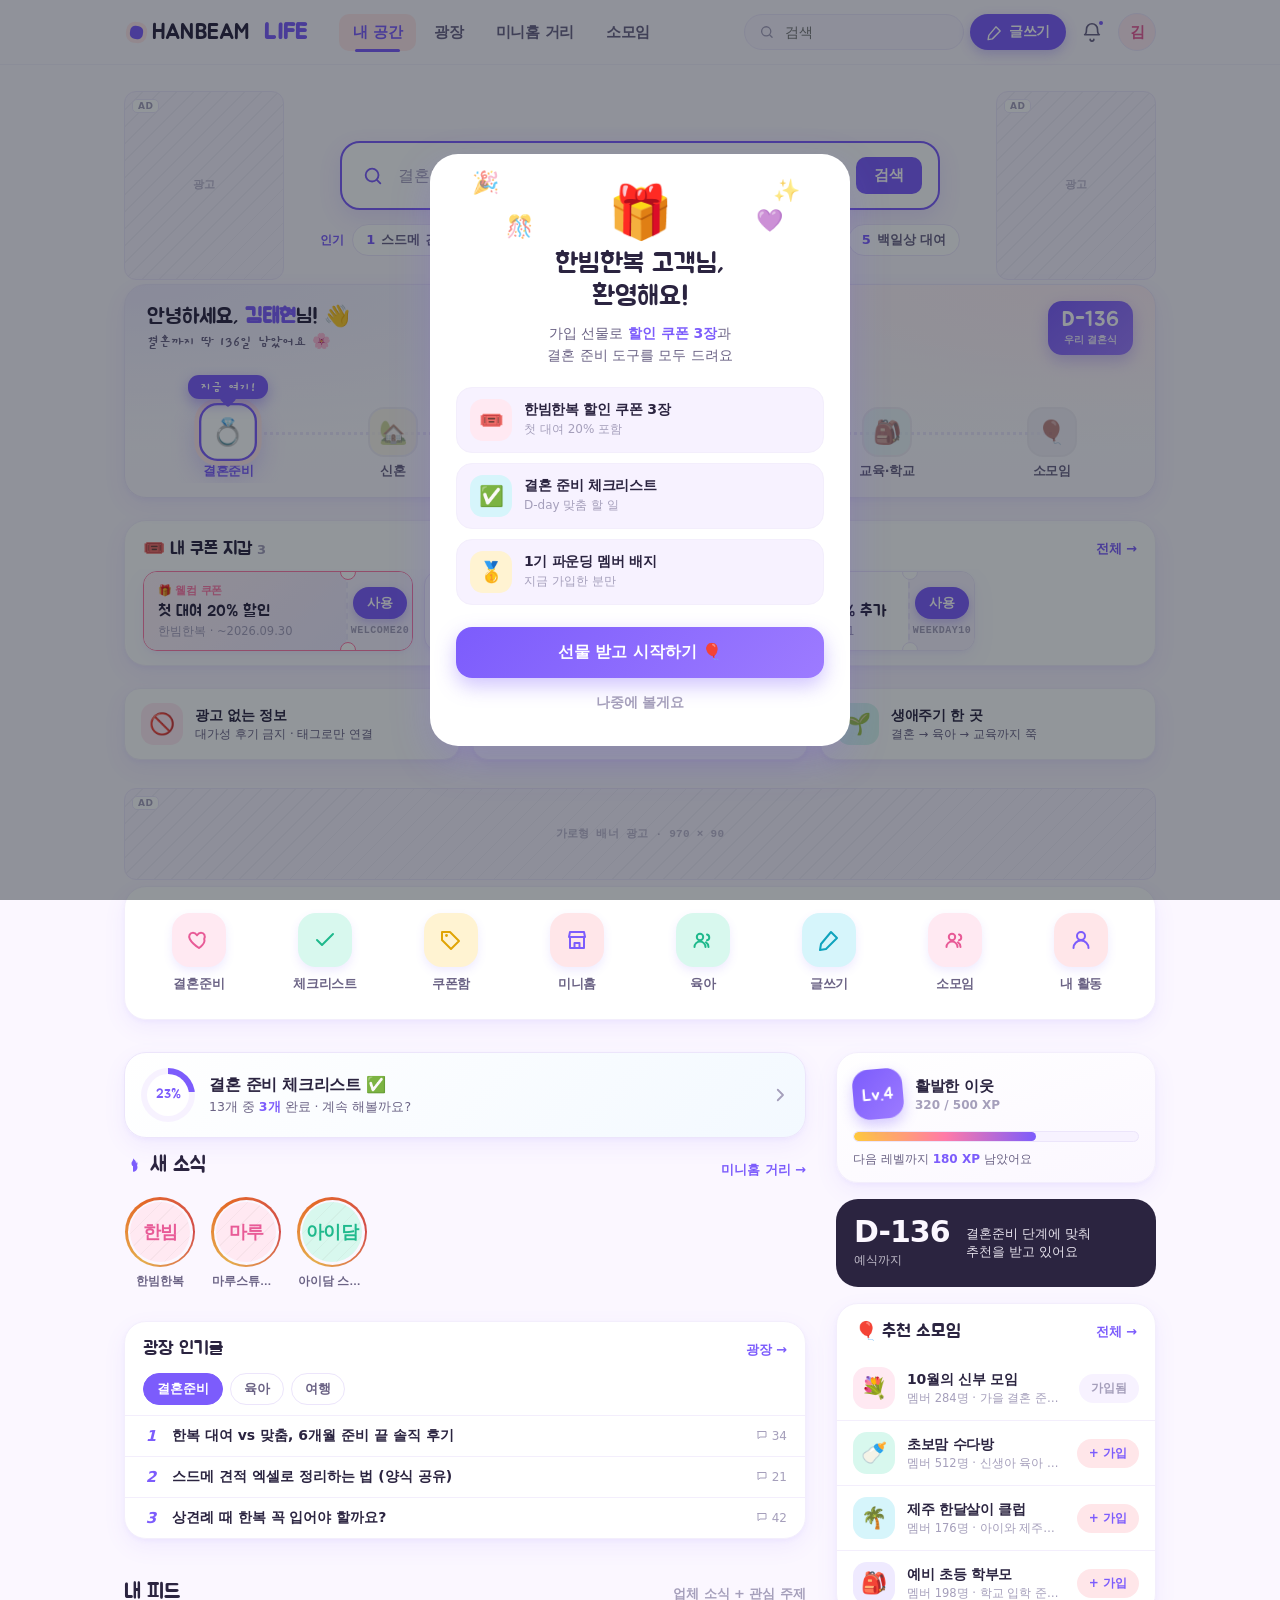
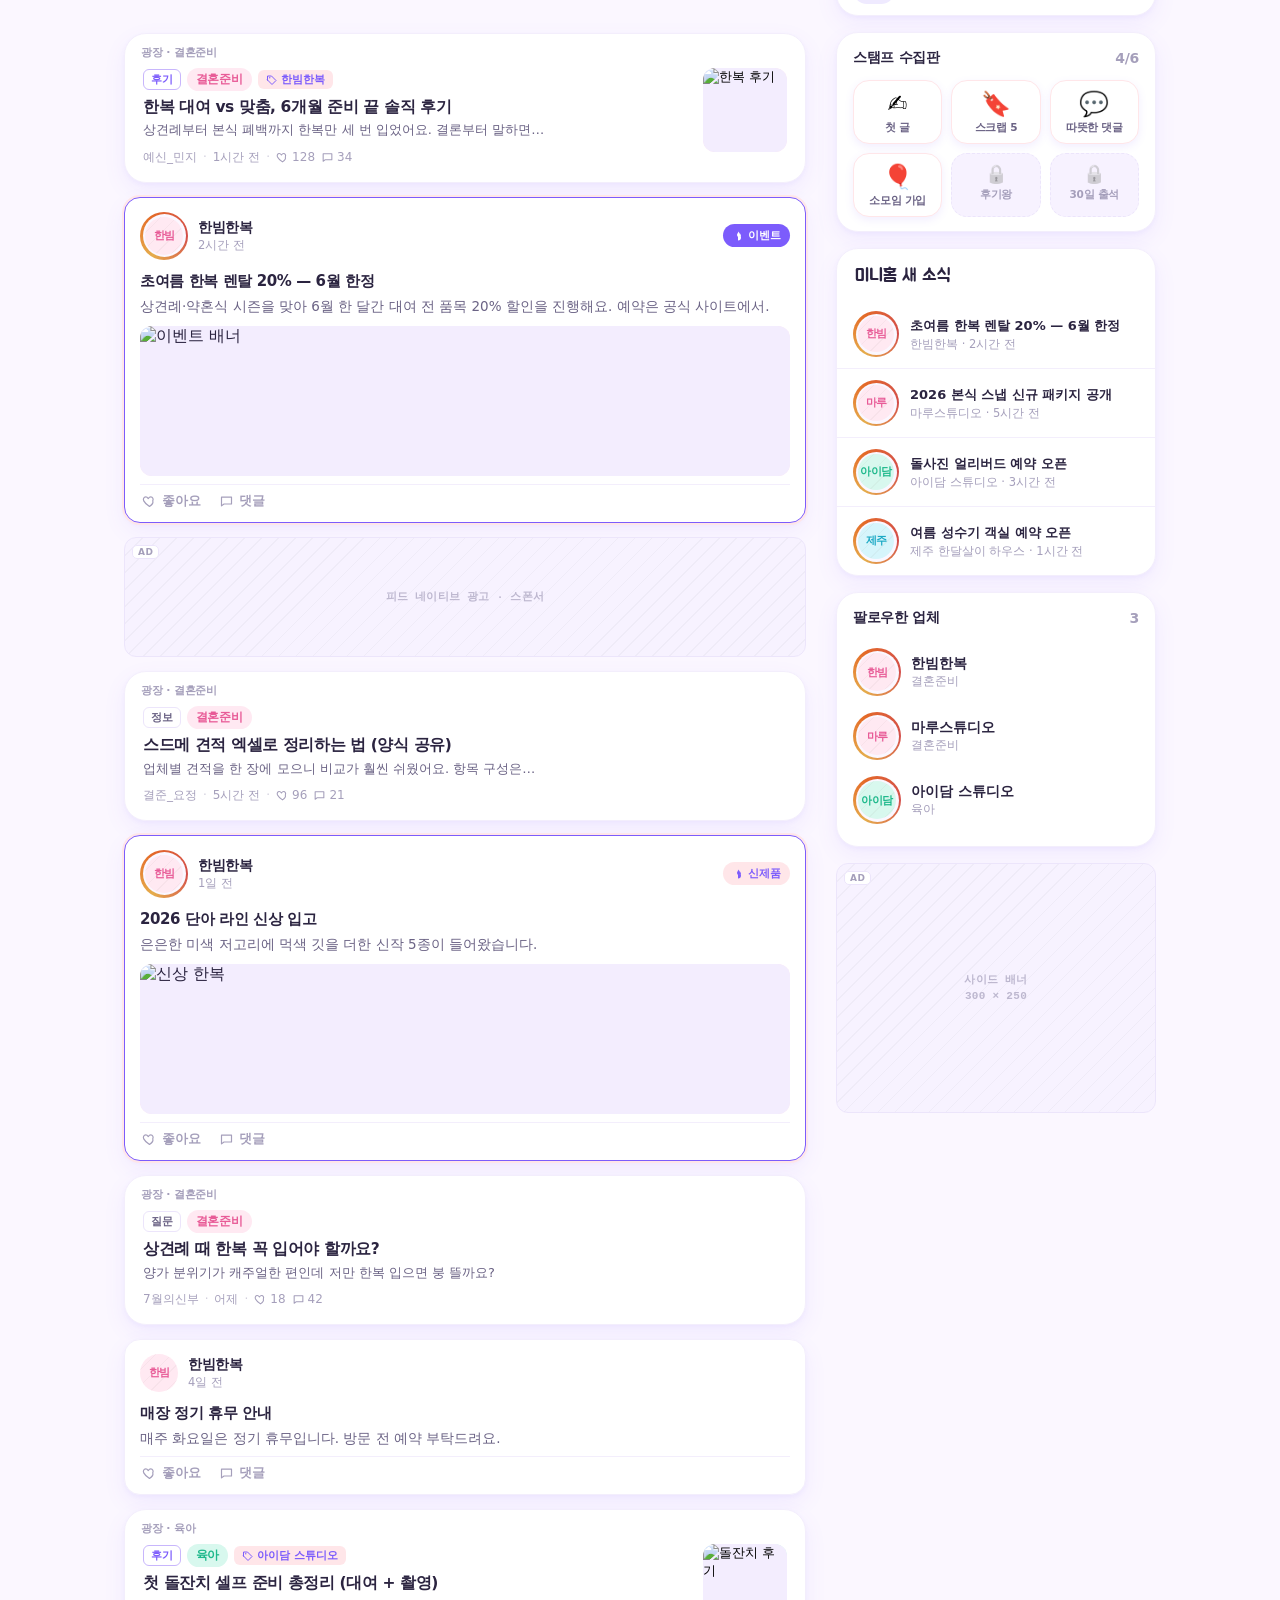
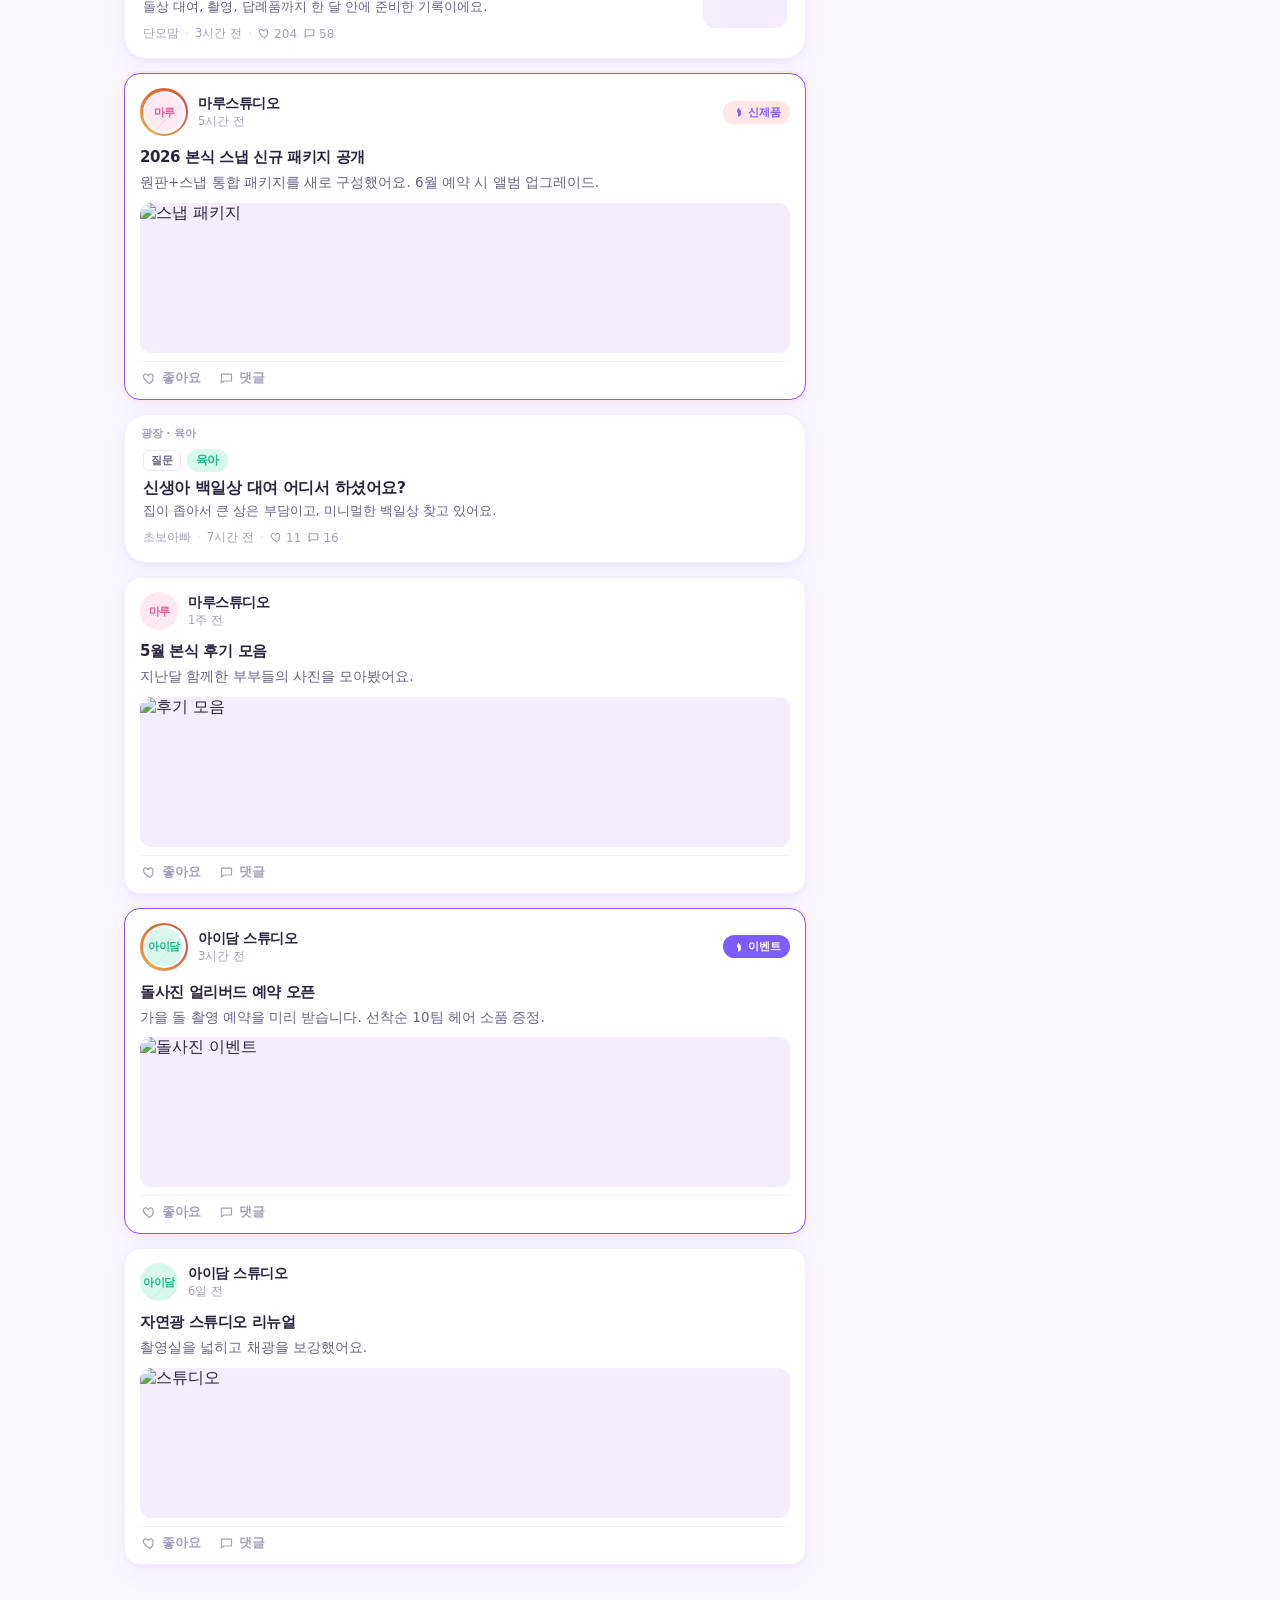
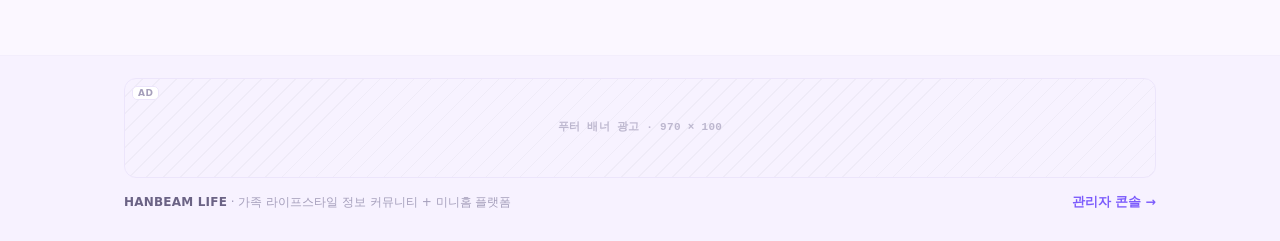
==== commit d1de7ee9: "Add files via upload" ====
--- a/index.html
+++ b/index.html
@@ -25,17 +25,20 @@
   <!-- React (로컬 호스팅 · CDN 의존성 없음) -->
   <script src="vendor/react.production.min.js"></script>
   <script src="vendor/react-dom.production.min.js"></script>
+  <!-- Supabase 클라이언트 (콘텐츠 읽기) -->
+  <script src="vendor/supabase.min.js"></script>
 
   <!-- 빌드 산출물(.js). 소스는 동명의 .jsx이며, 수정 후 재컴파일됩니다. Babel 런타임 불필요. -->
   <script src="tweaks-panel.js"></script>
-  <script src="app/data.js"></script>
+  <script src="app/data.js?v=3"></script>
+  <script src="app/supabase-loader.js?v=3"></script>
   <script src="app/ui.js"></script>
   <script src="app/cards.js"></script>
-  <script src="app/screen-extras.js?v=2"></script>
-  <script src="app/screen-plaza.js"></script>
-  <script src="app/screen-street.js"></script>
-  <script src="app/screen-home.js"></script>
-  <script src="app/screen-groups.js"></script>
-  <script src="app/app.js"></script>
+  <script src="app/screen-extras.js?v=3"></script>
+  <script src="app/screen-plaza.js?v=3"></script>
+  <script src="app/screen-street.js?v=3"></script>
+  <script src="app/screen-home.js?v=3"></script>
+  <script src="app/screen-groups.js?v=3"></script>
+  <script src="app/app.js?v=3"></script>
 </body>
 </html>
--- a/app/styles.css
+++ b/app/styles.css
@@ -1136,7 +1136,7 @@
 .groom-post-img{ width:100%; border-radius:13px; margin-top:10px; display:block; max-height:340px; object-fit:cover; }
 
 /* 홈 · 3가지 약속 */
-.value-strip{ display:grid; grid-template-columns:repeat(3,1fr); gap:12px; margin:0 0 28px; }
+.value-strip{ display:grid; grid-template-columns:repeat(3,1fr); gap:12px; margin:22px 0 28px; }
 .value-item{ display:flex; align-items:center; gap:12px; background:var(--surface); border:1px solid var(--line-soft);
   border-radius:16px; padding:14px 16px; box-shadow:var(--shadow-card); }
 .vi-ic{ flex-shrink:0; width:42px; height:42px; border-radius:13px; display:flex; align-items:center; justify-content:center; font-size:21px; }
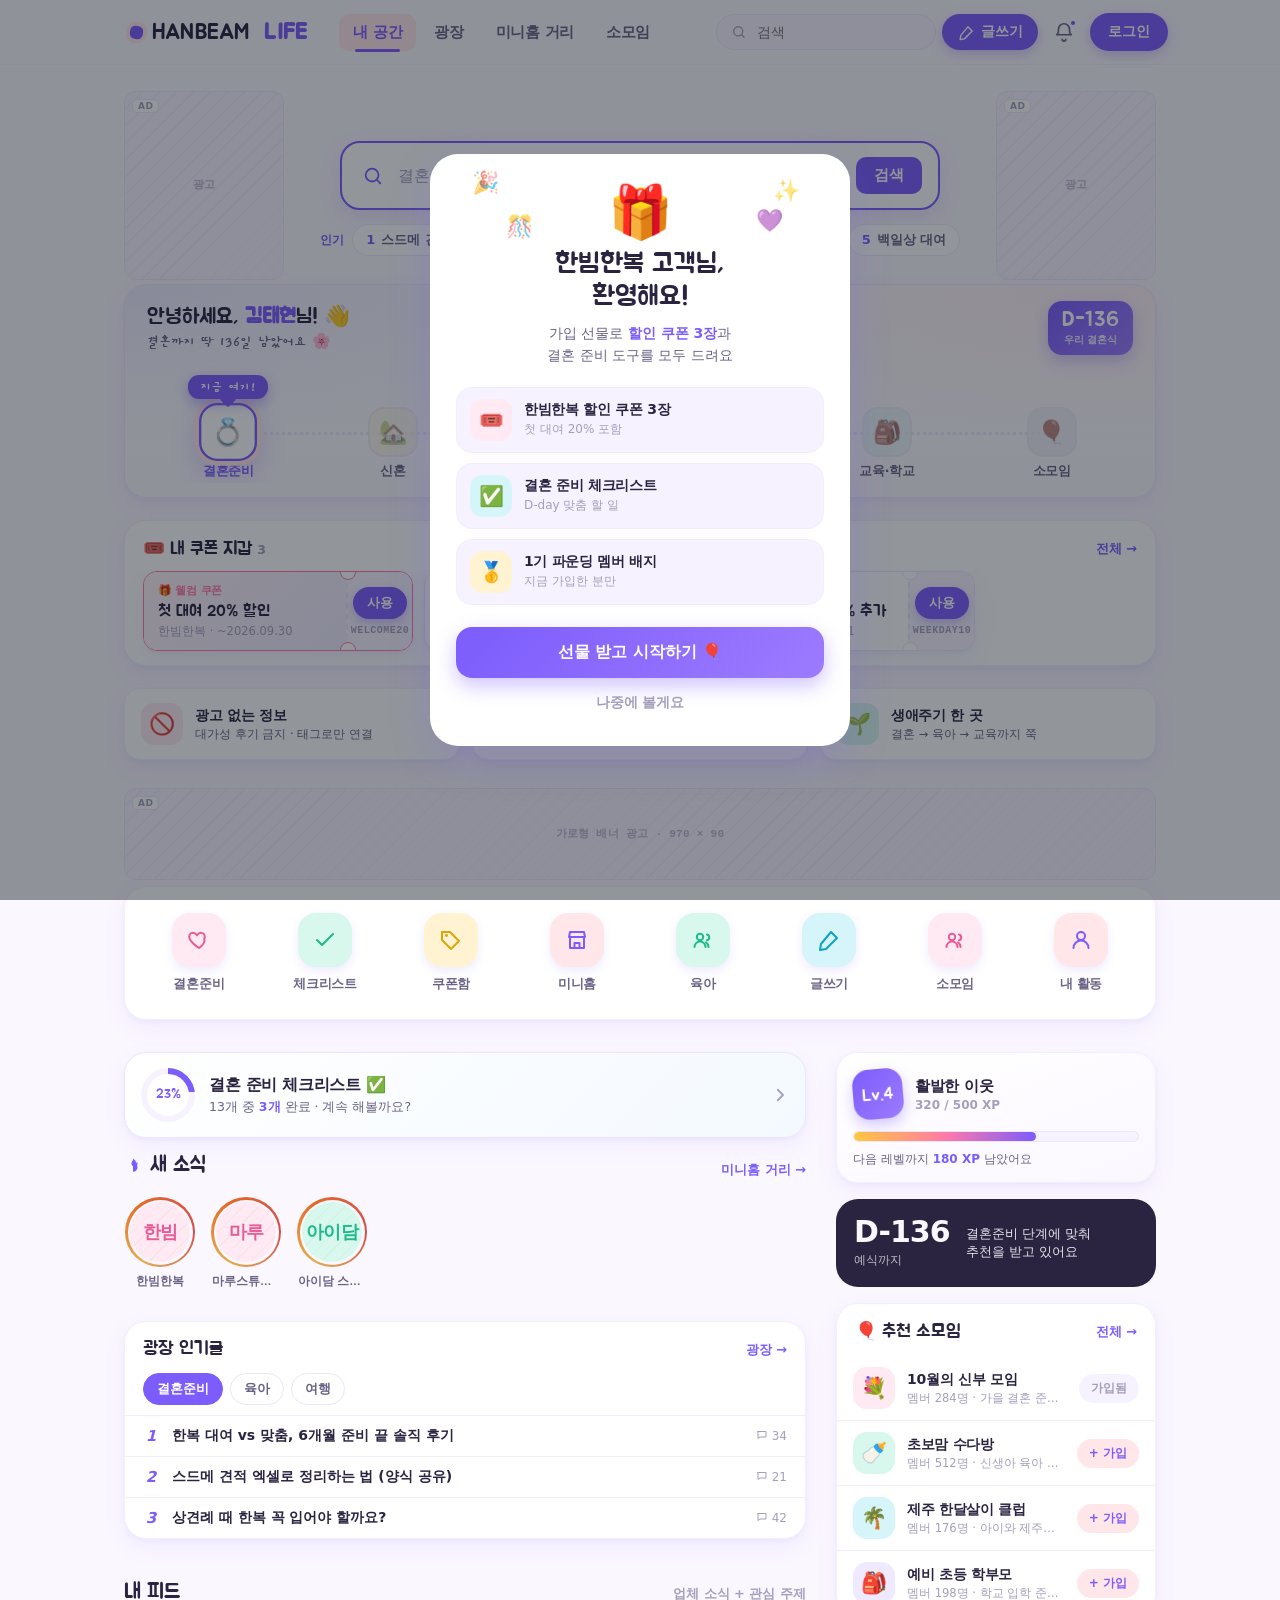
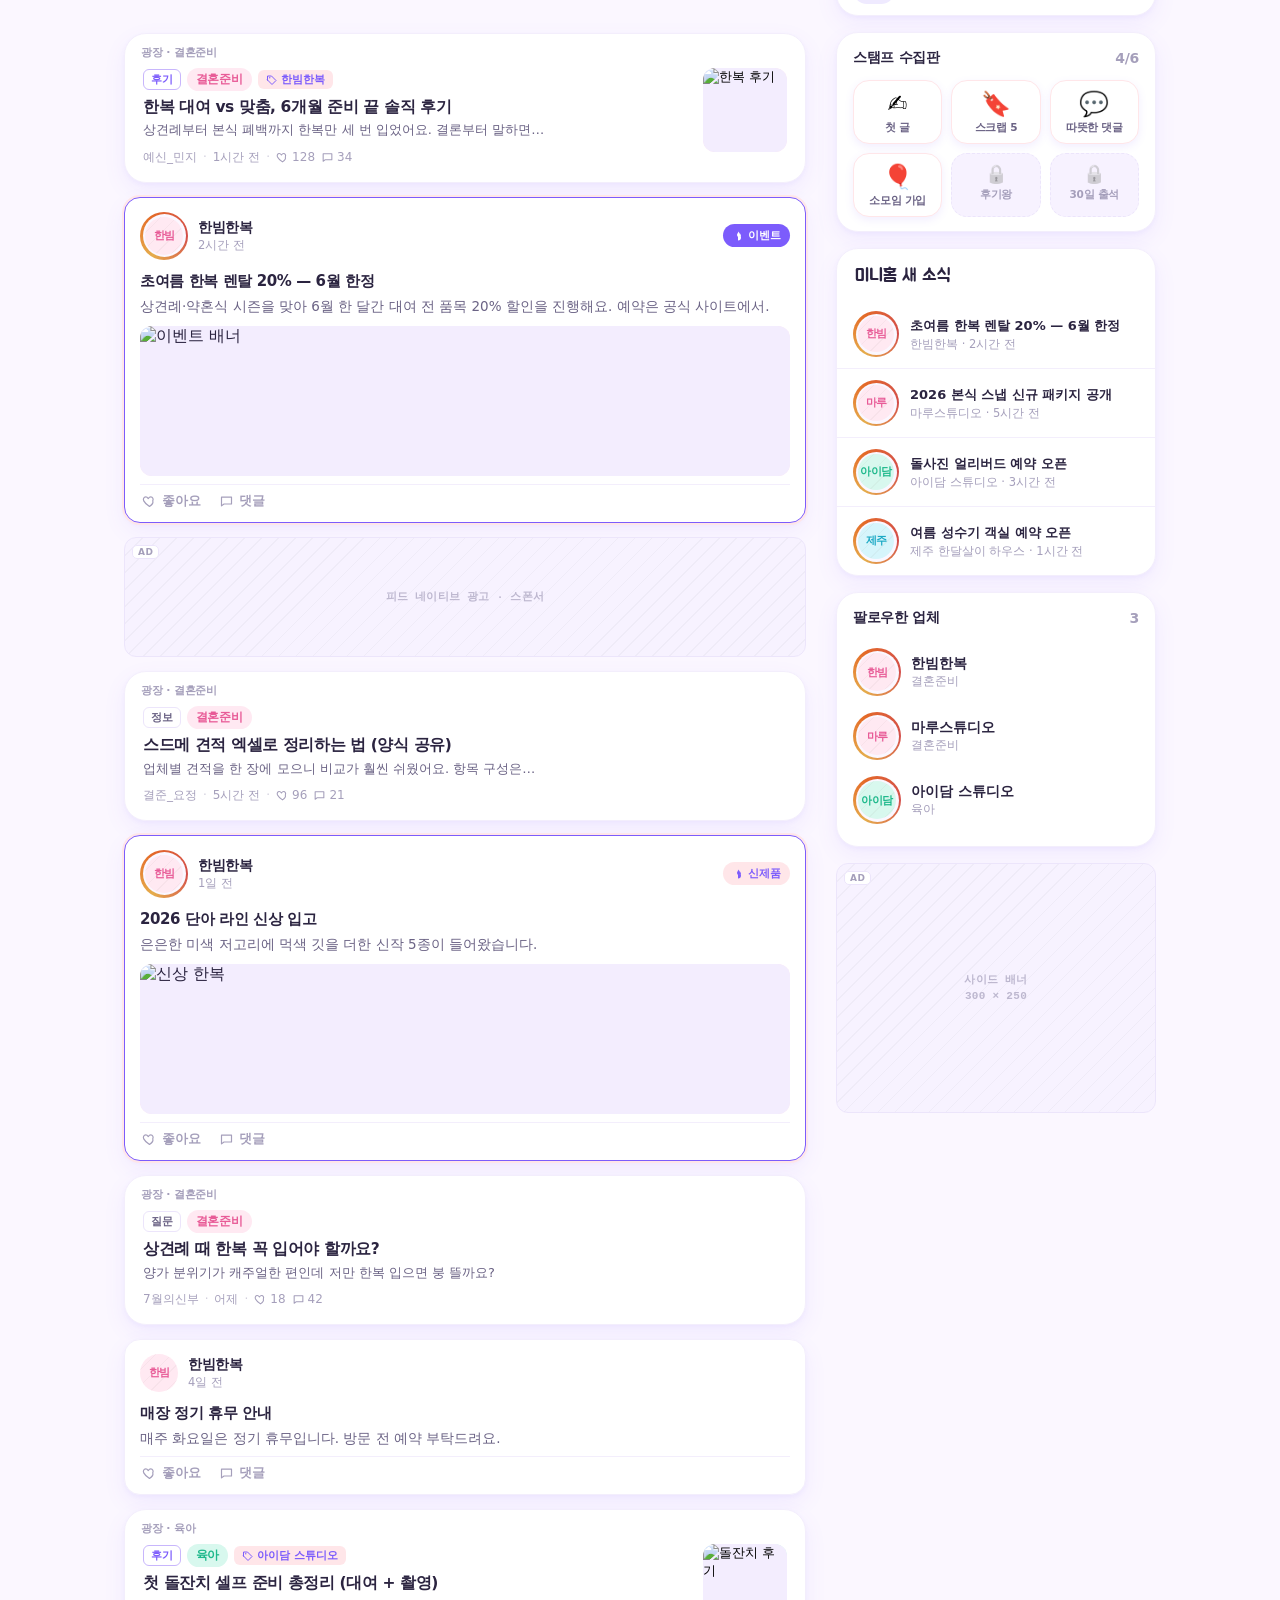
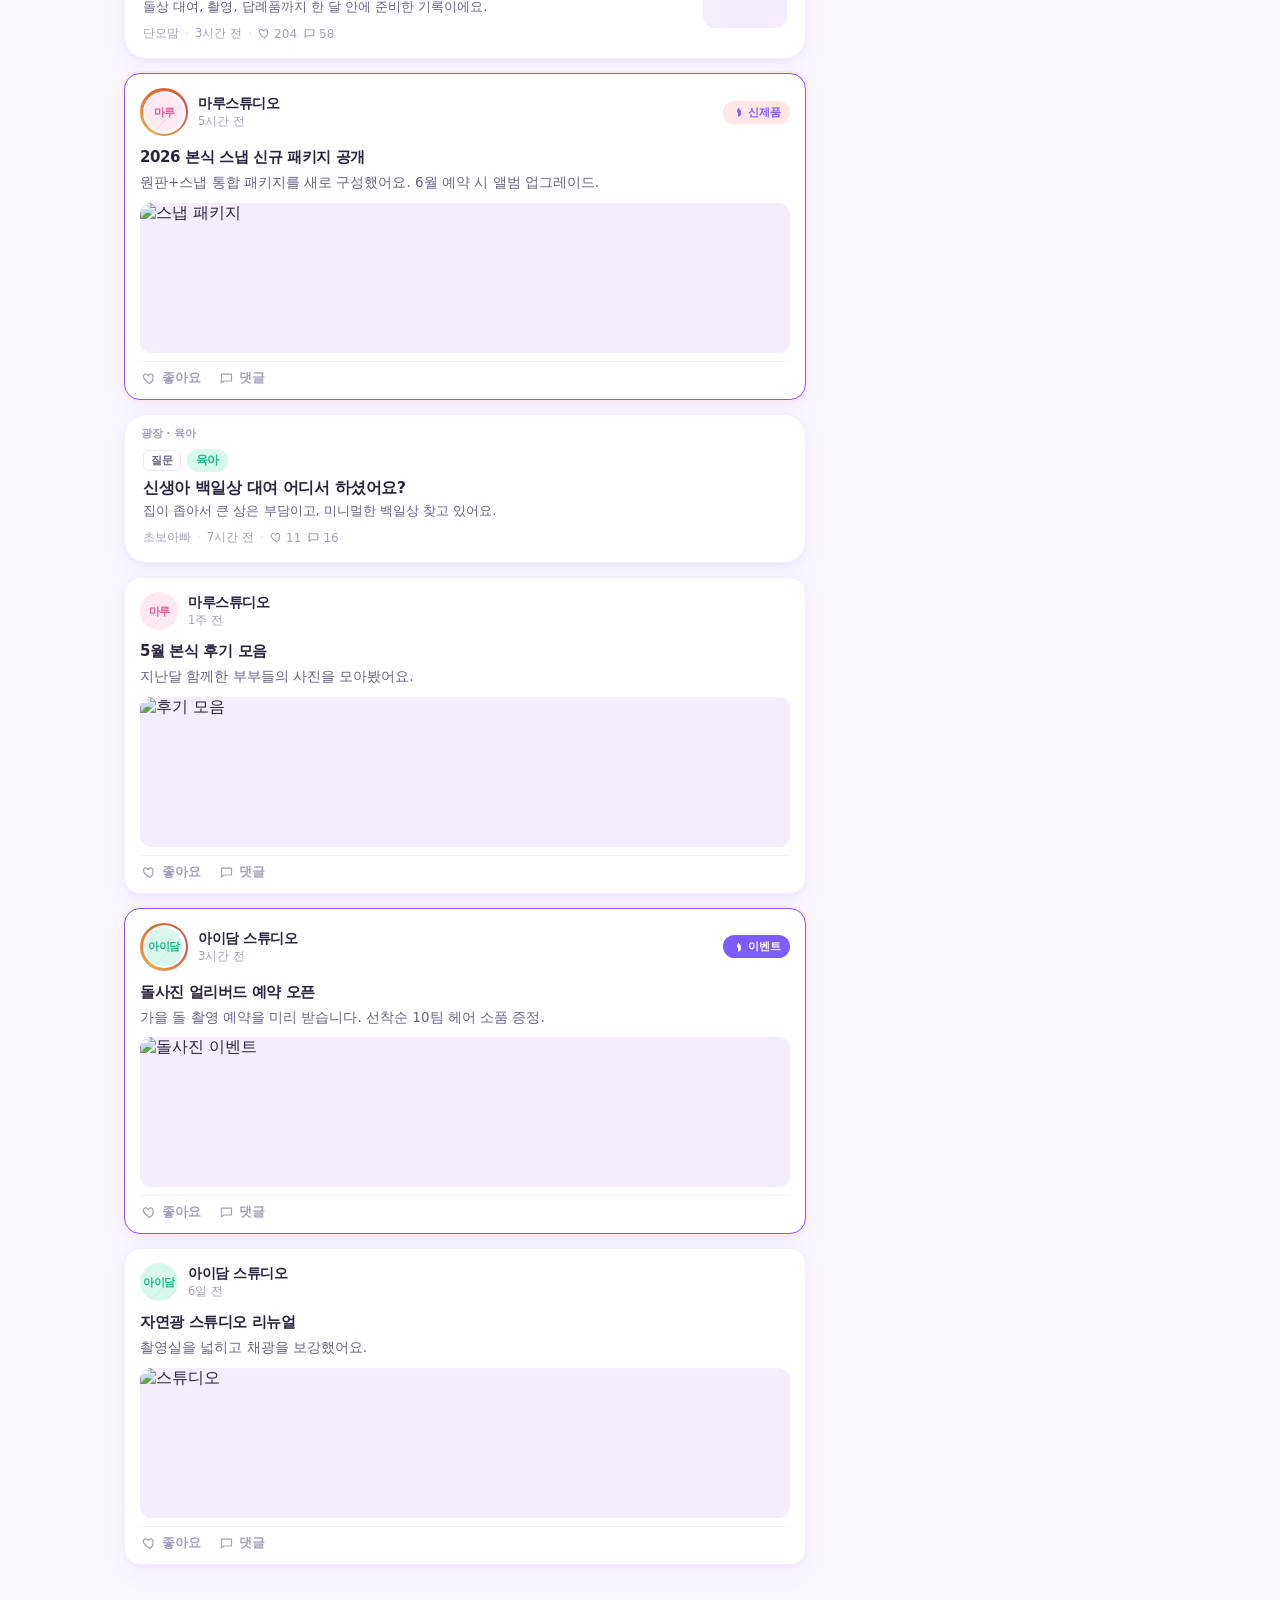
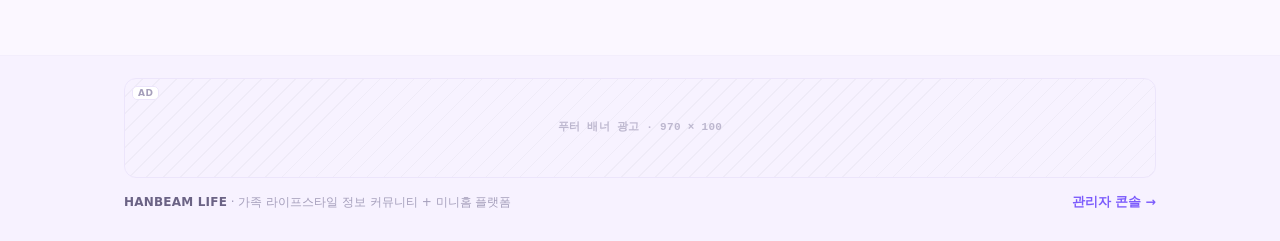
==== commit 7ab7145b: "Add files via upload" ====
--- a/index.html
+++ b/index.html
@@ -9,7 +9,7 @@
 <link rel="preconnect" href="https://fonts.googleapis.com" />
 <link rel="preconnect" href="https://fonts.gstatic.com" crossorigin />
 <link href="https://fonts.googleapis.com/css2?family=Jua&family=Gaegu:wght@400;700&display=swap" rel="stylesheet" />
-<link rel="stylesheet" href="app/styles.css" />
+<link rel="stylesheet" href="app/styles.css?v=3" />
 </head>
 <body>
   <div id="root"></div>
--- a/app/styles.css
+++ b/app/styles.css
@@ -1187,3 +1187,35 @@
   .br-thumb{ width:88px; height:88px; }
   .br-title{ font-size:15px; }
 }
+
+/* ════════════ 로그인 ════════════ */
+.login-btn{ flex-shrink:0; font-size:14px; font-weight:800; color:#fff; background:var(--grape);
+  border:none; cursor:pointer; font-family:var(--font); padding:10px 18px; border-radius:999px; white-space:nowrap;
+  box-shadow:0 4px 12px rgba(124,92,252,0.3); transition:transform .16s var(--bounce); }
+.login-btn:active{ transform:scale(.93); }
+.login-sheet{ position:relative; max-width:380px; padding:30px 26px 26px; text-align:center; }
+.login-x{ position:absolute; top:14px; right:16px; width:30px; height:30px; border:none; background:var(--surface-2);
+  border-radius:50%; cursor:pointer; font-size:13px; color:var(--ink-soft); display:flex; align-items:center; justify-content:center; }
+.login-emoji{ font-size:44px; animation:bob 2.6s ease-in-out infinite; }
+.login-title{ font-family:var(--font-display); font-size:23px; color:var(--ink); margin-top:10px; }
+.login-sub{ font-size:14px; color:var(--ink-soft); margin-top:7px; line-height:1.5; }
+.login-body{ margin-top:22px; }
+.kakao-btn{ width:100%; display:flex; align-items:center; justify-content:center; gap:9px;
+  background:#FEE500; color:#3a2929; border:none; cursor:pointer; font-family:var(--font);
+  font-size:15.5px; font-weight:800; padding:14px; border-radius:14px; transition:transform .16s var(--bounce); }
+.kakao-btn:active{ transform:scale(.97); }
+.kakao-ic{ font-size:17px; }
+.login-or{ display:flex; align-items:center; gap:12px; margin:18px 2px; color:var(--ink-faint); font-size:12.5px; }
+.login-or::before, .login-or::after{ content:""; flex:1; height:1px; background:var(--line); }
+.login-input{ width:100%; text-align:center; }
+.login-err{ font-size:12.5px; color:#d9486b; margin-top:9px; }
+.login-go{ width:100%; margin-top:12px; background:var(--grape); color:#fff; border:none; cursor:pointer;
+  font-family:var(--font); font-size:15px; font-weight:800; padding:14px; border-radius:14px;
+  transition:transform .16s var(--bounce); }
+.login-go:active{ transform:scale(.97); }
+.login-go:disabled{ opacity:.6; cursor:default; }
+.login-hint{ font-size:12px; color:var(--ink-faint); margin-top:14px; line-height:1.5; }
+.login-sent{ margin-top:18px; }
+.login-sent-emoji{ font-size:44px; }
+.login-sent-t{ font-family:var(--font-display); font-size:20px; color:var(--ink); margin-top:10px; }
+.login-sent-s{ font-size:14px; color:var(--ink-soft); margin-top:8px; line-height:1.55; }
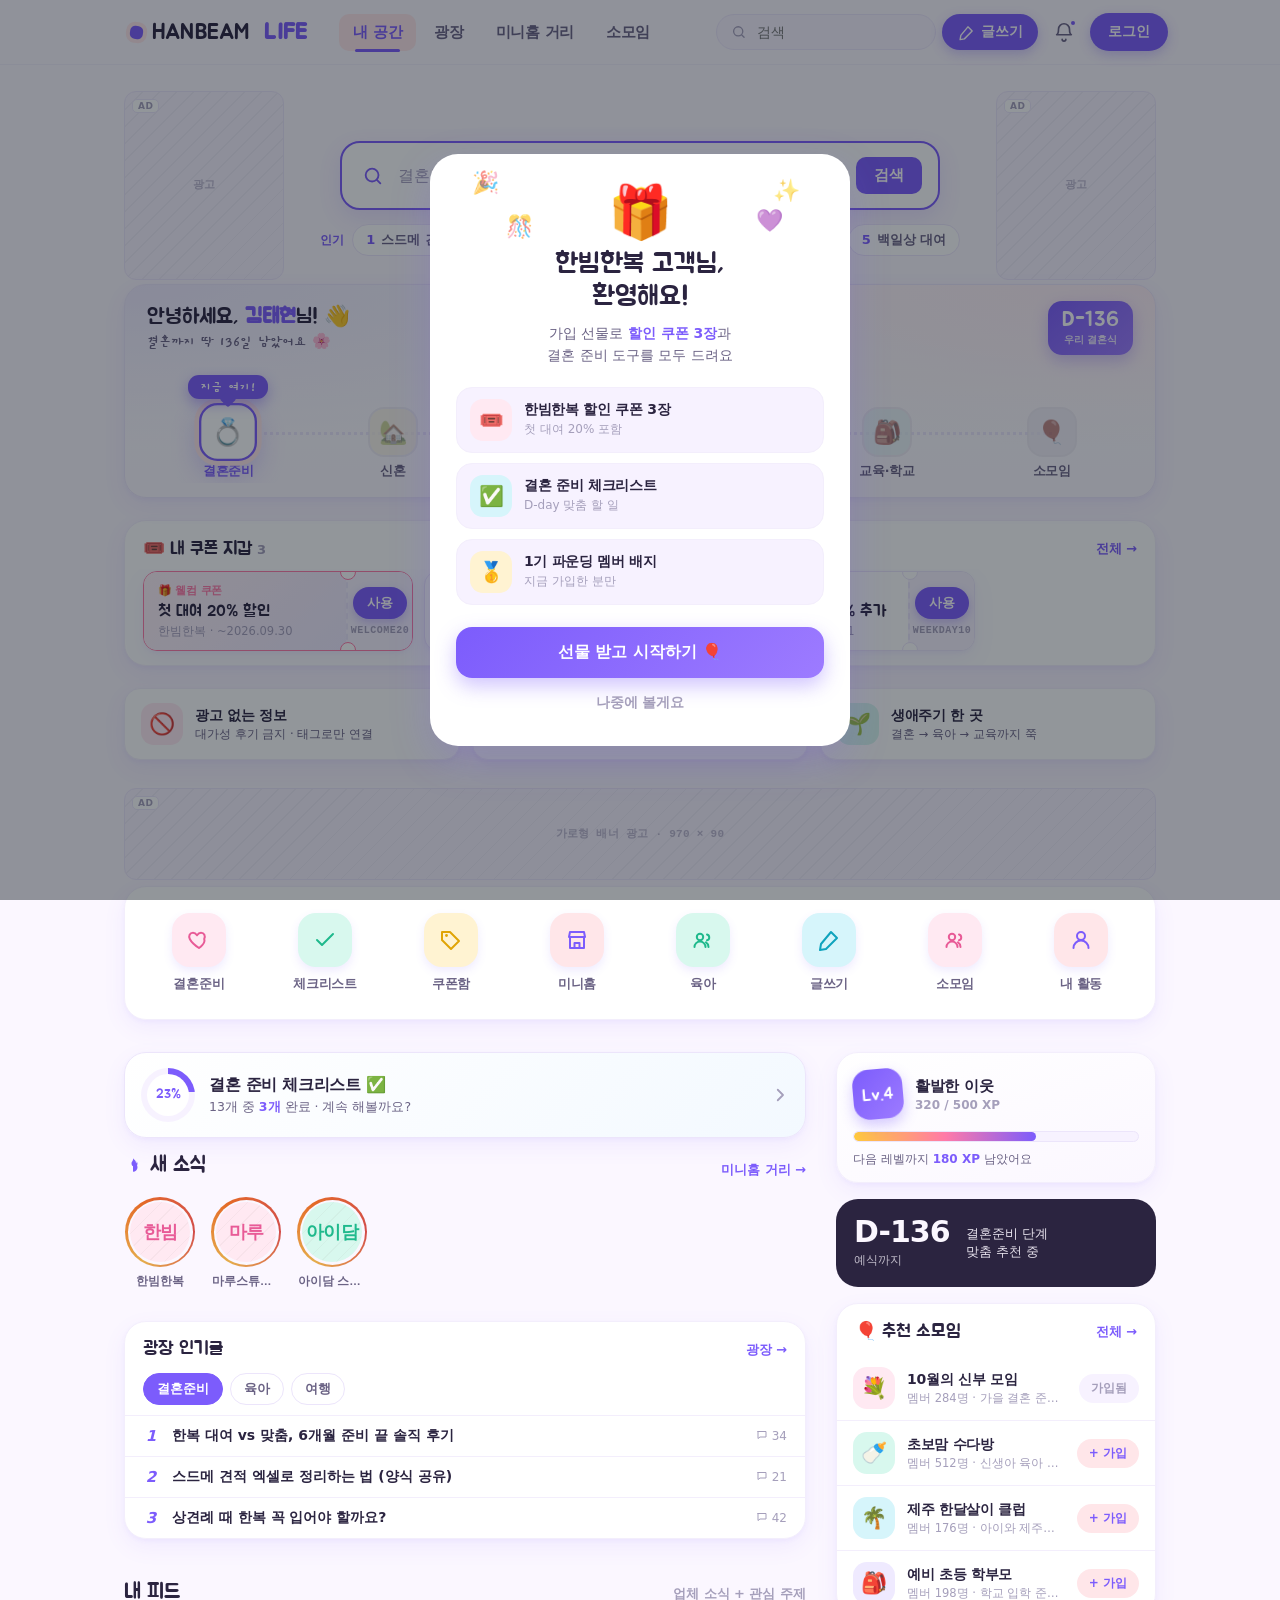
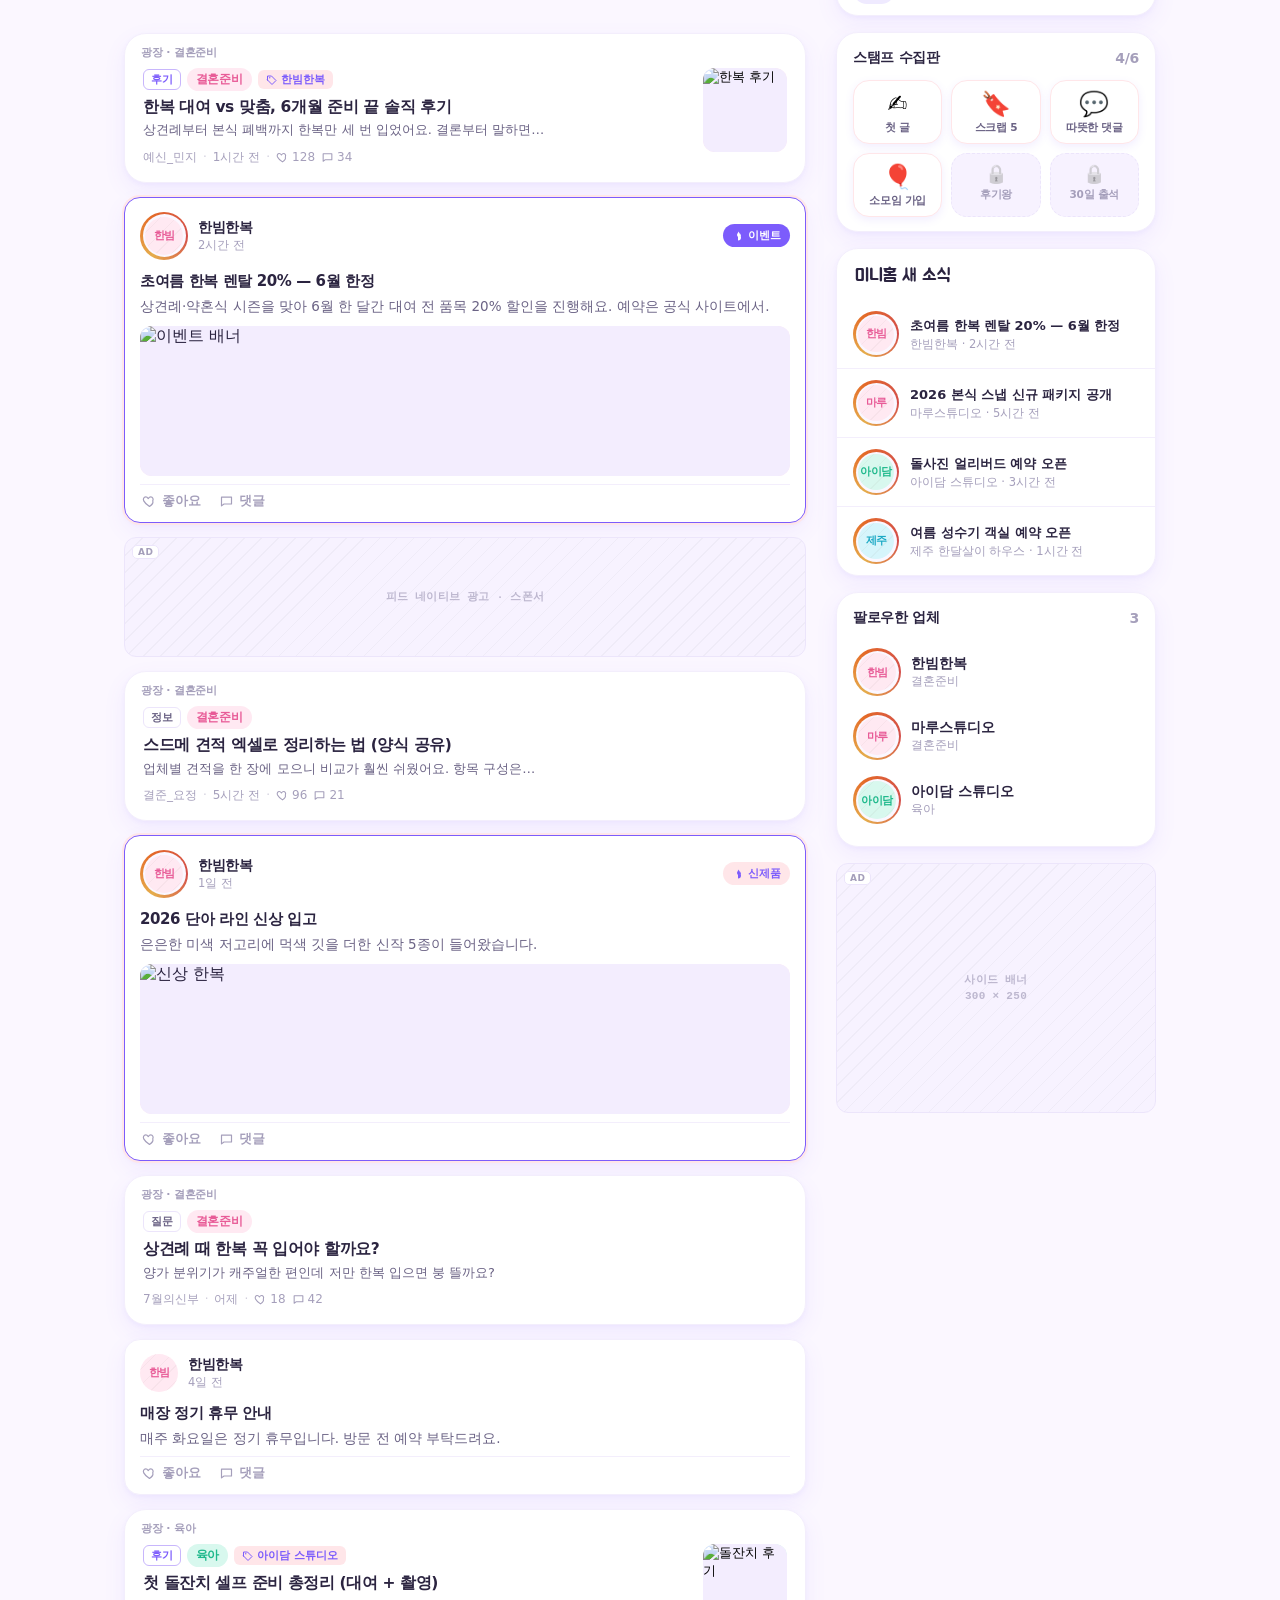
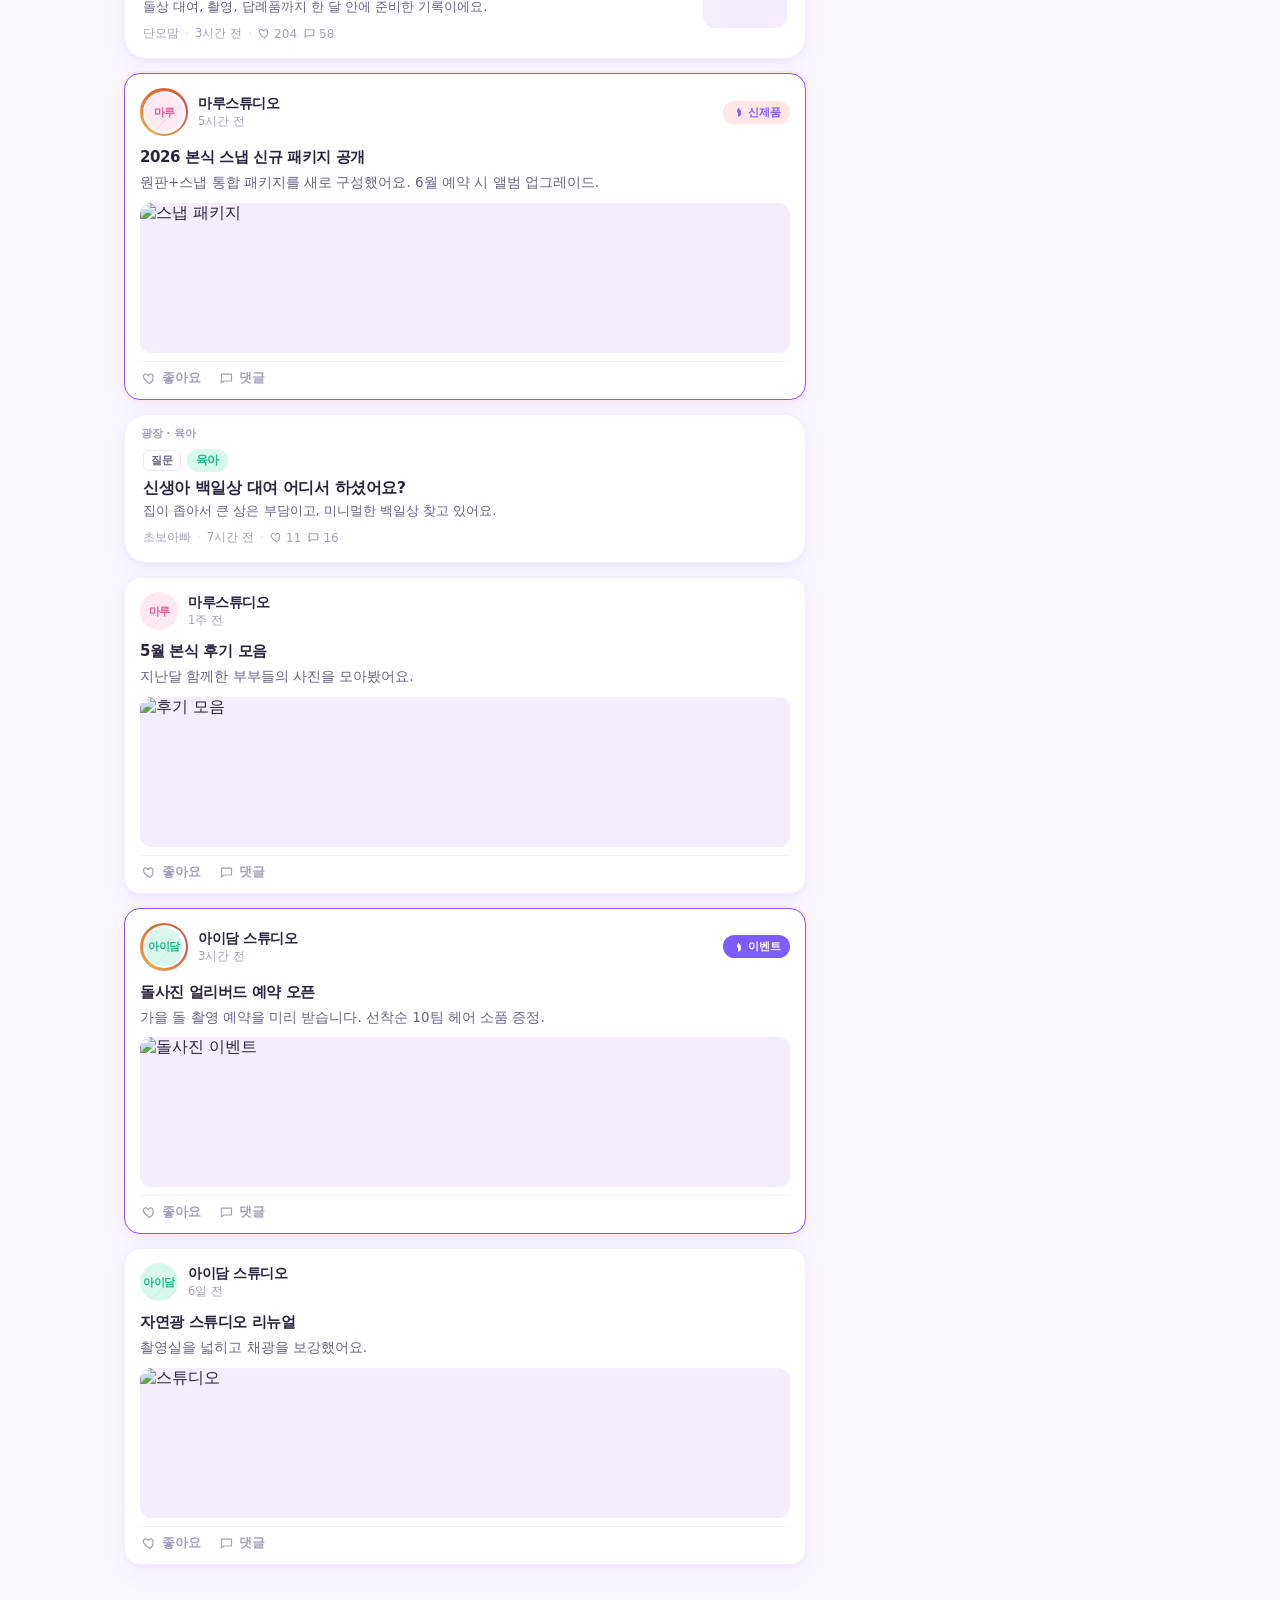
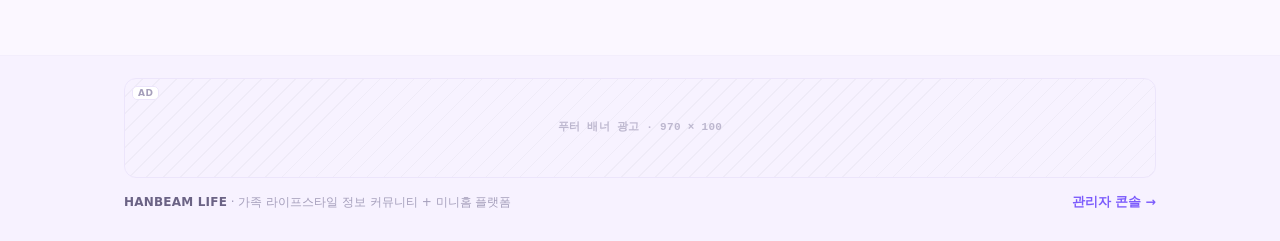
==== commit 9c2bc129: "Add files via upload" ====
--- a/index.html
+++ b/index.html
@@ -9,7 +9,7 @@
 <link rel="preconnect" href="https://fonts.googleapis.com" />
 <link rel="preconnect" href="https://fonts.gstatic.com" crossorigin />
 <link href="https://fonts.googleapis.com/css2?family=Jua&family=Gaegu:wght@400;700&display=swap" rel="stylesheet" />
-<link rel="stylesheet" href="app/styles.css?v=3" />
+<link rel="stylesheet" href="app/styles.css?v=4" />
 </head>
 <body>
   <div id="root"></div>
@@ -30,15 +30,15 @@
 
   <!-- 빌드 산출물(.js). 소스는 동명의 .jsx이며, 수정 후 재컴파일됩니다. Babel 런타임 불필요. -->
   <script src="tweaks-panel.js"></script>
-  <script src="app/data.js?v=3"></script>
-  <script src="app/supabase-loader.js?v=3"></script>
-  <script src="app/ui.js"></script>
-  <script src="app/cards.js"></script>
-  <script src="app/screen-extras.js?v=3"></script>
-  <script src="app/screen-plaza.js?v=3"></script>
-  <script src="app/screen-street.js?v=3"></script>
-  <script src="app/screen-home.js?v=3"></script>
-  <script src="app/screen-groups.js?v=3"></script>
-  <script src="app/app.js?v=3"></script>
+  <script src="app/data.js?v=4"></script>
+  <script src="app/supabase-loader.js?v=4"></script>
+  <script src="app/ui.js?v=4"></script>
+  <script src="app/cards.js?v=4"></script>
+  <script src="app/screen-extras.js?v=4"></script>
+  <script src="app/screen-plaza.js?v=4"></script>
+  <script src="app/screen-street.js?v=4"></script>
+  <script src="app/screen-home.js?v=4"></script>
+  <script src="app/screen-groups.js?v=4"></script>
+  <script src="app/app.js?v=4"></script>
 </body>
 </html>
--- a/app/styles.css
+++ b/app/styles.css
@@ -447,14 +447,14 @@
   overflow:hidden; text-overflow:ellipsis; white-space:nowrap; }
 
 /* ── 프로필 ──────────────────────────────────────────────── */
-.prof-head{ display:flex; align-items:center; gap:14px; padding:8px 18px 14px; }
+.prof-head{ display:flex; align-items:center; gap:14px; padding:8px 2px 16px; }
 .prof-name{ font-size:23px; font-weight:400; letter-spacing:0; font-family:var(--font-display); }
 .prof-handle{ font-size:13px; color:var(--ink-faint); margin-top:2px; }
-.prof-life{ display:flex; align-items:center; gap:7px; margin:0 18px 14px; padding:11px 14px;
+.prof-life{ display:flex; align-items:center; gap:7px; margin:0 0 14px; padding:11px 14px;
   background:var(--persimmon-tint); border-radius:13px; font-size:13px; color:var(--persimmon-d);
   font-weight:600; }
 .prof-life b{ font-weight:800; }
-.prof-stats{ display:flex; margin:0 18px 6px; background:var(--surface); border:1px solid var(--line-soft);
+.prof-stats{ display:flex; margin:0 0 6px; background:var(--surface); border:1px solid var(--line-soft);
   border-radius:16px; overflow:hidden; }
 .stat{ flex:1; padding:14px 0; border:none; background:none; cursor:pointer; font-family:var(--font);
   border-right:1px solid var(--line-soft); }
@@ -548,6 +548,7 @@
   margin-bottom:13px; display:flex; align-items:center; justify-content:space-between; }
 .side-dday{ background:var(--ink); color:var(--paper); border-radius:var(--r-card);
   padding:18px; display:flex; align-items:center; gap:16px; }
+.side-dday > div:first-child{ flex-shrink:0; }
 .side-dday .num{ font-size:30px; font-weight:800; letter-spacing:-1px; line-height:1; }
 .side-dday .lab{ font-size:12px; opacity:.72; margin-top:5px; }
 .side-dday .who{ font-size:13px; opacity:.9; line-height:1.4; }
@@ -666,7 +667,7 @@
   font-size:16px; color:var(--ink); }
 .search-big input::placeholder{ color:var(--ink-faint); }
 .search-go{ border:none; cursor:pointer; font-family:var(--font); font-weight:800; font-size:15px;
-  color:#fff; background:var(--persimmon); padding:9px 18px; border-radius:10px; }
+  color:#fff; background:var(--persimmon); padding:9px 18px; border-radius:10px; white-space:nowrap; flex-shrink:0; }
 .search-go:hover{ background:var(--persimmon-d); }
 .hot-keywords{ display:flex; gap:8px; justify-content:center; flex-wrap:wrap;
   margin-top:14px; align-items:center; }
@@ -1205,6 +1206,8 @@
   font-size:15.5px; font-weight:800; padding:14px; border-radius:14px; transition:transform .16s var(--bounce); }
 .kakao-btn:active{ transform:scale(.97); }
 .kakao-ic{ font-size:17px; }
+.kakao-btn.soon{ background:#f3eefc; color:var(--ink-faint); position:relative; }
+.soon-tag{ font-size:10.5px; font-weight:800; color:#fff; background:var(--ink-faint); padding:2px 7px; border-radius:6px; margin-left:4px; }
 .login-or{ display:flex; align-items:center; gap:12px; margin:18px 2px; color:var(--ink-faint); font-size:12.5px; }
 .login-or::before, .login-or::after{ content:""; flex:1; height:1px; background:var(--line); }
 .login-input{ width:100%; text-align:center; }
@@ -1219,3 +1222,18 @@
 .login-sent-emoji{ font-size:44px; }
 .login-sent-t{ font-family:var(--font-display); font-size:20px; color:var(--ink); margin-top:10px; }
 .login-sent-s{ font-size:14px; color:var(--ink-soft); margin-top:8px; line-height:1.55; }
+.login-code-to{ font-size:14.5px; color:var(--ink); line-height:1.55; margin-bottom:16px; }
+.login-code{ font-size:22px; font-weight:800; letter-spacing:5px; text-align:center; font-family:"SF Mono",ui-monospace,monospace; }
+.login-link-btn{ width:100%; margin-top:10px; background:none; border:none; cursor:pointer; font-family:var(--font);
+  font-size:13px; font-weight:700; color:var(--ink-soft); padding:6px; }
+
+/* 온보딩 */
+.onb-sheet{ max-width:400px; padding:28px 26px 24px; }
+.onb-body{ margin-top:18px; text-align:left; }
+.onb-label{ display:block; font-size:13px; font-weight:800; color:var(--ink); margin:14px 0 6px; }
+.onb-label:first-child{ margin-top:0; }
+.onb-req{ font-size:10.5px; font-weight:800; color:var(--grape); background:var(--persimmon-tint); padding:2px 7px; border-radius:6px; margin-left:5px; }
+.onb-seg{ display:flex; gap:8px; margin-bottom:8px; }
+.onb-seg-btn{ flex:1; padding:10px; border:1.5px solid var(--line); background:var(--surface); border-radius:12px;
+  cursor:pointer; font-family:var(--font); font-size:13.5px; font-weight:700; color:var(--ink-soft); transition:all .15s; }
+.onb-seg-btn.on{ border-color:var(--grape); background:var(--persimmon-tint); color:var(--grape); }
